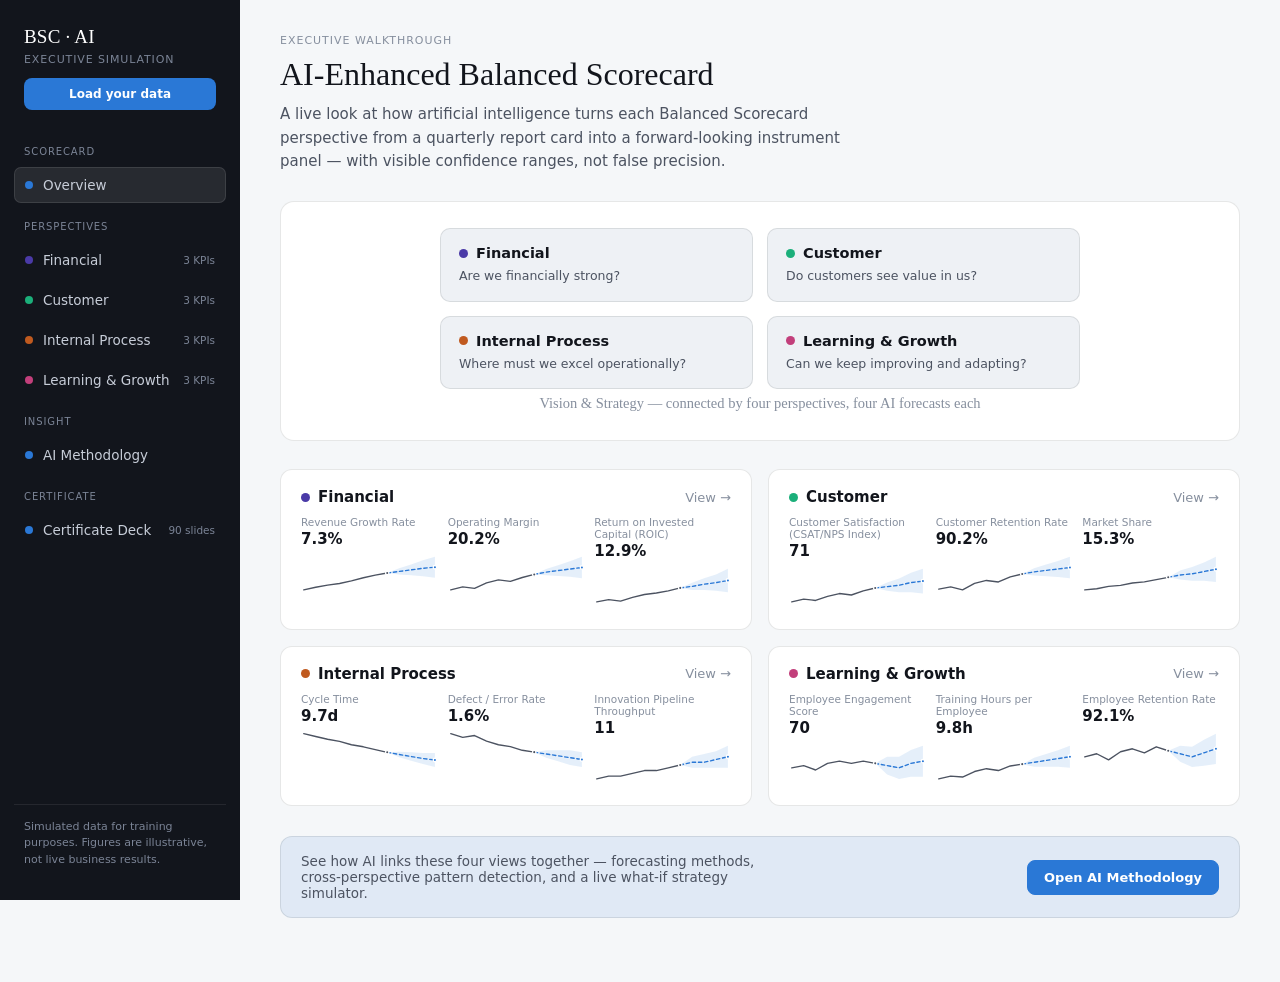
==== certificate/index.html @ 480297c2 "Self-host the AI-Enhanced Balanced Scorecard certificate page Serve the certificate program page fro" ====
﻿<!DOCTYPE html>
<html lang="en">
<head>
<meta charset="UTF-8">
<meta name="viewport" content="width=device-width, initial-scale=1.0">
<meta name="description" content="AI-Enhanced Balanced Scorecard - Cedars Abroad Certificate Program">
</head>
<body>
<title>AI-Enhanced Balanced Scorecard</title>
<style>
  :root{
    color-scheme: light;
    --page:#f5f7f9;
    --surface:#ffffff;
    --surface-2:#eef1f5;
    --rail:#12151c;
    --rail-ink:#c7cdd8;
    --rail-ink-dim:#7b8496;
    --ink:#12151c;
    --ink-2:#4c5361;
    --ink-muted:#868f9e;
    --border:rgba(18,21,28,0.10);
    --grid:#e4e7ec;
    --accent:#2a78d6;
    --accent-wash:rgba(42,120,214,0.10);
    --accent-ink:#1c5cab;
    --good:#0ca30c;
    --good-ink:#006300;
    --bad:#d03b3b;
    --p-financial:#4a3aa7;
    --p-customer:#1baf7a;
    --p-process:#c05a1f;
    --p-learning:#c23f7b;
    --serif: Georgia, "Iowan Old Style", "Palatino Linotype", "Book Antiqua", serif;
    --sans: -apple-system, BlinkMacSystemFont, "Segoe UI", Roboto, system-ui, sans-serif;
  }
  @media (prefers-color-scheme: dark){
    :root:where(:not([data-theme="light"])){
      color-scheme: dark;
      --page:#0c0e12;
      --surface:#161920;
      --surface-2:#1d212a;
      --rail:#0a0c10;
      --rail-ink:#dfe3ea;
      --rail-ink-dim:#8891a0;
      --ink:#f1f3f6;
      --ink-2:#b7bfcc;
      --ink-muted:#7e8796;
      --border:rgba(255,255,255,0.10);
      --grid:#262b34;
      --accent:#4d93e8;
      --accent-wash:rgba(77,147,232,0.16);
      --accent-ink:#8fc0f5;
      --good:#3fc23f;
      --good-ink:#5fd65f;
      --bad:#e66767;
      --p-financial:#9085e9;
      --p-customer:#2fd99a;
      --p-process:#e08a4c;
      --p-learning:#e878ab;
    }
  }
  :root[data-theme="dark"]{
    color-scheme: dark;
    --page:#0c0e12; --surface:#161920; --surface-2:#1d212a; --rail:#0a0c10;
    --rail-ink:#dfe3ea; --rail-ink-dim:#8891a0; --ink:#f1f3f6; --ink-2:#b7bfcc; --ink-muted:#7e8796;
    --border:rgba(255,255,255,0.10); --grid:#262b34; --accent:#4d93e8; --accent-wash:rgba(77,147,232,0.16);
    --accent-ink:#8fc0f5; --good:#3fc23f; --good-ink:#5fd65f; --bad:#e66767;
    --p-financial:#9085e9; --p-customer:#2fd99a; --p-process:#e08a4c; --p-learning:#e878ab;
  }
  :root[data-theme="light"]{
    color-scheme: light;
    --page:#f5f7f9; --surface:#ffffff; --surface-2:#eef1f5; --rail:#12151c;
    --rail-ink:#c7cdd8; --rail-ink-dim:#7b8496; --ink:#12151c; --ink-2:#4c5361; --ink-muted:#868f9e;
    --border:rgba(18,21,28,0.10); --grid:#e4e7ec; --accent:#2a78d6; --accent-wash:rgba(42,120,214,0.10);
    --accent-ink:#1c5cab; --good:#0ca30c; --good-ink:#006300; --bad:#d03b3b;
    --p-financial:#4a3aa7; --p-customer:#1baf7a; --p-process:#c05a1f; --p-learning:#c23f7b;
  }

  *{box-sizing:border-box;}
  body{margin:0;background:var(--page);color:var(--ink);font-family:var(--sans);}
  @media (prefers-reduced-motion: reduce){ *{animation-duration:0.001ms !important; transition-duration:0.001ms !important;} }

  .app{display:flex;min-height:100vh;width:100%;}

  /* ---------- Rail ---------- */
  .rail{
    width:240px;flex:none;background:var(--rail);color:var(--rail-ink);
    display:flex;flex-direction:column;padding:22px 14px;gap:4px;
    position:sticky;top:0;align-self:flex-start;height:100vh;overflow-y:auto;
  }
  .rail-brand{padding:4px 10px 18px;}
  .rail-brand .k{font-family:var(--serif);font-size:19px;line-height:1.15;color:#fff;letter-spacing:.2px;}
  .rail-brand .s{display:block;margin-top:5px;font-size:11px;color:var(--rail-ink-dim);text-transform:uppercase;letter-spacing:.08em;}
  .rail-group-label{font-size:10px;text-transform:uppercase;letter-spacing:.09em;color:var(--rail-ink-dim);padding:14px 10px 6px;}
  .rail-item{
    display:flex;align-items:center;gap:10px;padding:9px 10px;border-radius:7px;cursor:pointer;
    border:1px solid transparent;background:transparent;color:var(--rail-ink);text-align:left;font-family:var(--sans);
    font-size:13.5px;width:100%;
  }
  .rail-item:hover{background:rgba(255,255,255,0.06);}
  .rail-item.active{background:rgba(255,255,255,0.09);border-color:rgba(255,255,255,0.10);}
  .rail-dot{width:8px;height:8px;border-radius:50%;flex:none;background:var(--dot,#888);}
  .rail-item .lbl{flex:1;}
  .rail-item .cnt{font-size:10.5px;color:var(--rail-ink-dim);font-variant-numeric:tabular-nums;}
  .rail-item.active .cnt{color:var(--rail-ink);}
  .rail-foot{margin-top:auto;padding:10px;font-size:11px;color:var(--rail-ink-dim);line-height:1.5;border-top:1px solid rgba(255,255,255,0.08);padding-top:14px;}
  .rail-data-btn{margin-top:12px;width:100%;background:var(--accent);color:#fff;border:none;border-radius:8px;padding:9px 10px;font-size:12px;font-weight:700;cursor:pointer;font-family:var(--sans);}
  .rail-data-btn:hover{opacity:.9;}
  .data-banner{display:none;align-items:center;justify-content:space-between;gap:14px;background:var(--accent-wash);border:1px solid var(--border);border-radius:10px;padding:10px 16px;margin-bottom:22px;font-size:12.5px;color:var(--ink-2);}
  .data-banner.show{display:flex;}
  .data-banner button{flex:none;}

  /* ---------- Data modal ---------- */
  .modal-overlay{position:fixed;inset:0;background:rgba(8,10,14,0.55);display:flex;align-items:center;justify-content:center;z-index:100;padding:20px;}
  .modal-overlay.hidden{display:none;}
  .modal{background:var(--surface);border:1px solid var(--border);border-radius:14px;max-width:540px;width:100%;max-height:88vh;overflow-y:auto;padding:26px 28px;box-shadow:0 24px 70px rgba(0,0,0,0.35);}
  .modal-head{display:flex;justify-content:space-between;align-items:flex-start;gap:12px;margin-bottom:2px;}
  .modal-head h3{margin:0;font-size:17px;}
  .modal-close{background:none;border:none;color:var(--ink-muted);font-size:22px;line-height:1;cursor:pointer;padding:2px 6px;flex:none;}
  .modal-close:hover{color:var(--ink);}
  .modal p.hint{font-size:13px;color:var(--ink-2);line-height:1.55;margin:8px 0 16px;}
  .file-drop{border:1.5px dashed var(--border);border-radius:10px;padding:20px;text-align:center;margin-bottom:6px;background:var(--surface-2);}
  .file-drop input[type=file]{display:block;margin:0 auto;font-size:12.5px;max-width:100%;}
  .file-drop .fd-label{font-size:12.5px;color:var(--ink-muted);margin-bottom:10px;}
  .data-status{font-size:12.5px;border-radius:8px;padding:10px 12px;margin:14px 0 4px;background:var(--surface-2);color:var(--ink-2);min-height:16px;line-height:1.5;}
  .data-status.ok{background:rgba(12,163,12,0.12);color:var(--good-ink);}
  .data-status.err{background:rgba(208,59,59,0.12);color:var(--bad);}
  .modal-actions{display:flex;gap:10px;margin-top:14px;flex-wrap:wrap;}
  .modal hr{border:none;border-top:1px solid var(--border);margin:18px 0;}
  .modal .tpl-cols{font-size:11.5px;color:var(--ink-muted);background:var(--surface-2);border-radius:8px;padding:10px 12px;line-height:1.6;margin-top:4px;}
  .modal .tpl-cols code{font-family:ui-monospace,Consolas,monospace;background:var(--border);padding:1px 4px;border-radius:4px;}

  /* ---------- Stage ---------- */
  .stage{flex:1;min-width:0;padding:34px 40px 64px;max-width:1180px;}
  .panel{display:none;animation:fade .22s ease;}
  .panel.active{display:block;}
  @keyframes fade{from{opacity:0;transform:translateY(4px);}to{opacity:1;transform:none;}}

  .eyebrow{font-size:11px;text-transform:uppercase;letter-spacing:.09em;color:var(--ink-muted);margin:0 0 8px;}
  h1.page-title{font-family:var(--serif);font-weight:400;font-size:32px;line-height:1.2;margin:0 0 10px;text-wrap:balance;}
  p.page-sub{font-size:15px;color:var(--ink-2);max-width:62ch;line-height:1.55;margin:0 0 28px;}

  .badge-pill{display:inline-flex;align-items:center;gap:6px;font-size:11.5px;padding:3px 10px 3px 8px;border-radius:100px;border:1px solid var(--border);color:var(--ink-2);background:var(--surface);}
  .badge-pill .dot{width:7px;height:7px;border-radius:50%;background:var(--dot,var(--accent));}

  /* ---------- Overview hero map ---------- */
  .map-wrap{background:var(--surface);border:1px solid var(--border);border-radius:14px;padding:26px 30px;margin-bottom:28px;}
  .map-grid{display:grid;grid-template-columns:repeat(2,1fr);gap:14px;max-width:640px;margin:0 auto;}
  .map-node{
    border-radius:10px;padding:16px 18px;cursor:pointer;border:1px solid var(--border);background:var(--surface-2);
    transition:transform .15s ease, box-shadow .15s ease;
  }
  .map-node:hover{transform:translateY(-2px);box-shadow:0 6px 18px rgba(0,0,0,0.08);}
  .map-node .mn-top{display:flex;align-items:center;gap:8px;margin-bottom:6px;}
  .map-node .mn-dot{width:9px;height:9px;border-radius:50%;background:var(--dot);}
  .map-node .mn-name{font-size:14.5px;font-weight:600;}
  .map-node .mn-q{font-size:12.5px;color:var(--ink-2);line-height:1.4;}
  .map-center{grid-column:1 / -1;text-align:center;padding:6px 0 2px;font-family:var(--serif);font-size:14.5px;color:var(--ink-muted);}

  /* ---------- Overview perspective summary cards ---------- */
  .ov-grid{display:grid;grid-template-columns:repeat(2,1fr);gap:16px;margin-bottom:30px;}
  .ov-card{background:var(--surface);border:1px solid var(--border);border-radius:12px;padding:18px 20px;cursor:pointer;}
  .ov-card:hover{border-color:var(--dot);}
  .ov-head{display:flex;align-items:center;justify-content:space-between;margin-bottom:10px;}
  .ov-head .name{font-size:15px;font-weight:600;display:flex;align-items:center;gap:8px;}
  .ov-head .dot{width:9px;height:9px;border-radius:50%;background:var(--dot);}
  .ov-head .arrow{color:var(--ink-muted);font-size:13px;}
  .ov-sparks{display:grid;grid-template-columns:repeat(3,1fr);gap:10px;}
  .ov-spark-name{font-size:10.5px;color:var(--ink-muted);margin-bottom:2px;}
  .ov-spark-val{font-size:15px;font-weight:600;font-variant-numeric:tabular-nums;}

  .teaser{display:flex;align-items:center;justify-content:space-between;gap:16px;background:var(--accent-wash);border:1px solid var(--border);border-radius:12px;padding:16px 20px;}
  .teaser p{margin:0;font-size:13.5px;color:var(--ink-2);max-width:56ch;}
  .btn{border:1px solid var(--border);background:var(--surface);color:var(--ink);font-family:var(--sans);font-size:13px;font-weight:600;padding:9px 16px;border-radius:8px;cursor:pointer;white-space:nowrap;}
  .btn:hover{border-color:var(--accent);color:var(--accent-ink);}
  .btn.primary{background:var(--accent);border-color:var(--accent);color:#fff;}
  .btn.primary:hover{opacity:.92;color:#fff;}

  /* ---------- KPI cards ---------- */
  .kpi-list{display:flex;flex-direction:column;gap:18px;}
  .kpi-card{background:var(--surface);border:1px solid var(--border);border-radius:14px;padding:22px 24px;}
  .kpi-head{display:flex;justify-content:space-between;align-items:flex-start;gap:16px;margin-bottom:6px;}
  .kpi-name{font-size:17px;font-weight:700;margin:0 0 4px;}
  .kpi-def{font-size:13.5px;color:var(--ink-2);line-height:1.55;max-width:64ch;margin:0;}
  .kpi-body{display:grid;grid-template-columns:minmax(0,1fr) 300px;gap:22px;margin-top:16px;align-items:start;}
  @media (max-width: 860px){ .kpi-body{grid-template-columns:1fr;} }

  .stat-col{display:flex;flex-direction:column;gap:14px;}
  .stat-block{display:flex;flex-direction:column;}
  .stat-label{font-size:10.5px;text-transform:uppercase;letter-spacing:.07em;color:var(--ink-muted);margin-bottom:3px;}
  .stat-value{font-size:24px;font-weight:700;font-variant-numeric:tabular-nums;letter-spacing:-.01em;}
  .stat-delta{font-size:12.5px;font-weight:600;margin-top:2px;}
  .stat-delta.good{color:var(--good-ink);}
  .stat-delta.bad{color:var(--bad);}
  .forecast-block{border-top:1px solid var(--border);padding-top:12px;}
  .forecast-range{font-size:11.5px;color:var(--ink-muted);margin-top:2px;}
  .technique{font-size:12px;color:var(--ink-2);background:var(--surface-2);border-radius:8px;padding:10px 12px;line-height:1.5;}
  .technique b{color:var(--ink);font-weight:600;}

  .chart-wrap{position:relative;}
  .chart-wrap svg{width:100%;height:auto;display:block;}
  .legend{display:flex;gap:16px;margin-top:8px;font-size:11.5px;color:var(--ink-2);}
  .legend-item{display:flex;align-items:center;gap:6px;}
  .legend-item .lw{width:14px;height:2px;background:var(--ink-2);display:inline-block;}
  .legend-item .lw.dash{background:none;border-top:2px dashed var(--accent);}
  .chart-tip{
    position:absolute;pointer-events:none;background:var(--rail);color:var(--rail-ink);border-radius:7px;
    padding:7px 10px;font-size:11.5px;line-height:1.45;box-shadow:0 6px 18px rgba(0,0,0,0.25);
    opacity:0;transform:translate(-50%,-100%);transition:opacity .08s ease;white-space:nowrap;z-index:5;top:0;left:0;
  }
  .chart-tip.show{opacity:1;}
  .chart-tip .tt{color:#fff;font-weight:700;}
  .chart-tip .ta{color:var(--rail-ink-dim);}

  /* ---------- Methodology ---------- */
  .why-grid{display:grid;grid-template-columns:repeat(2,1fr);gap:16px;margin-bottom:30px;}
  .why-card{background:var(--surface);border:1px solid var(--border);border-radius:12px;padding:20px 22px;}
  .why-card .wn{font-family:var(--serif);font-size:13px;color:var(--accent-ink);margin-bottom:8px;}
  .why-card h3{font-size:15.5px;margin:0 0 8px;}
  .why-card p{font-size:13.5px;color:var(--ink-2);line-height:1.55;margin:0;}

  .flow{display:flex;align-items:stretch;gap:0;background:var(--surface);border:1px solid var(--border);border-radius:12px;padding:22px;margin-bottom:30px;overflow-x:auto;}
  .flow-node{flex:1;min-width:190px;padding:0 14px;}
  .flow-node .fn-persp{font-size:10.5px;text-transform:uppercase;letter-spacing:.07em;color:var(--ink-muted);margin-bottom:6px;}
  .flow-node .fn-title{font-size:14px;font-weight:700;margin-bottom:4px;}
  .flow-node .fn-desc{font-size:12.5px;color:var(--ink-2);line-height:1.5;}
  .flow-arrow{flex:none;width:64px;display:flex;flex-direction:column;align-items:center;justify-content:center;color:var(--ink-muted);font-size:10.5px;text-align:center;gap:4px;}
  .flow-arrow svg{width:40px;height:14px;}

  .sim{background:var(--surface);border:1px solid var(--border);border-radius:14px;padding:24px 26px;margin-bottom:30px;}
  .sim h3{margin:0 0 4px;font-size:16px;}
  .sim .sim-note{font-size:12px;color:var(--ink-muted);margin:0 0 18px;}
  .sim-controls{display:grid;grid-template-columns:1fr 1fr;gap:22px;margin-bottom:22px;}
  .sim-slider-row label{display:flex;justify-content:space-between;font-size:13px;font-weight:600;margin-bottom:8px;}
  .sim-slider-row label .v{color:var(--accent-ink);font-variant-numeric:tabular-nums;}
  input[type=range]{width:100%;accent-color:var(--accent);}
  .sim-results{display:grid;grid-template-columns:repeat(3,1fr);gap:14px;margin-bottom:16px;}
  .sim-tile{background:var(--surface-2);border-radius:10px;padding:14px 16px;}
  .sim-tile .st-label{font-size:11px;color:var(--ink-muted);margin-bottom:6px;}
  .sim-tile .st-vals{display:flex;align-items:baseline;gap:8px;}
  .sim-tile .st-base{font-size:13px;color:var(--ink-muted);text-decoration:line-through;font-variant-numeric:tabular-nums;}
  .sim-tile .st-new{font-size:20px;font-weight:700;font-variant-numeric:tabular-nums;}
  .sim-tile .st-delta{font-size:12px;font-weight:600;margin-top:3px;}
  .sim-narrative{font-size:13.5px;line-height:1.6;color:var(--ink-2);background:var(--accent-wash);border-radius:10px;padding:14px 16px;}
  .sim-reset{margin-top:14px;}

  /* ---------- Certificate slide deck ---------- */
  .deck-shell{max-width:1000px;margin:0 auto;}
  .deck-viewport{position:relative;width:100%;aspect-ratio:1280/720;border-radius:10px;overflow:hidden;background:#0b0d10;box-shadow:0 16px 50px rgba(0,0,0,0.25);}
  .deck-viewport:fullscreen{width:100vw;height:100vh;border-radius:0;}
  .deck-stage{position:absolute;top:0;left:0;width:1280px;height:720px;transform-origin:top left;}
  .dslide{position:absolute;inset:0;display:none;font-family:var(--sans);}
  .dslide.active{display:block;}
  .dslide .d-accent{position:absolute;top:0;left:0;right:0;height:8px;}
  .dslide .d-kicker{position:absolute;left:60px;top:44px;font-size:13px;font-weight:700;letter-spacing:.08em;}
  .dslide .d-heading{position:absolute;left:60px;top:80px;right:60px;font-family:var(--serif);font-weight:400;font-size:32px;color:#12151c;line-height:1.2;}
  .dslide .d-heading.no-kicker{top:44px;}
  .dslide .d-bullets{position:absolute;left:68px;top:172px;right:70px;bottom:70px;margin:0;padding:0;list-style:none;overflow:auto;}
  .dslide .d-bullets li{position:relative;padding-left:24px;margin-bottom:16px;font-size:19px;line-height:1.55;color:#4c5361;}
  .dslide .d-bullets li::before{content:"";position:absolute;left:0;top:9px;width:7px;height:7px;border-radius:50%;background:#9aa3b2;}
  .dslide .d-bullets li b{color:#12151c;font-weight:700;}
  .dslide .d-footleft{position:absolute;left:60px;bottom:26px;font-size:12px;color:#8a93a3;font-weight:600;}
  .dslide .d-pageno{position:absolute;right:60px;bottom:26px;font-size:12px;color:#8a93a3;font-variant-numeric:tabular-nums;}
  .dslide.d-title,.dslide.d-section{color:#fff;}
  .dslide .d-t-eyebrow{position:absolute;left:0;right:0;top:225px;text-align:center;font-size:14px;font-weight:700;letter-spacing:.14em;color:#a9bde3;}
  .dslide .d-t-title{position:absolute;left:80px;right:80px;top:266px;text-align:center;font-family:var(--serif);font-weight:400;font-size:52px;line-height:1.15;}
  .dslide .d-t-subtitle{position:absolute;left:80px;right:80px;top:392px;text-align:center;font-size:21px;color:#c7d6ee;}
  .dslide .d-t-footer{position:absolute;left:120px;right:120px;top:520px;text-align:center;font-size:14px;color:#8fa2c4;}
  .dslide .d-sec-eyebrow{position:absolute;left:0;right:0;top:298px;text-align:center;font-size:16px;font-weight:700;letter-spacing:.16em;color:rgba(255,255,255,0.85);}
  .dslide .d-sec-title{position:absolute;left:80px;right:80px;top:340px;text-align:center;font-family:var(--serif);font-weight:400;font-size:46px;line-height:1.2;}
  .deck-controls{display:flex;align-items:center;justify-content:center;gap:8px;margin-top:16px;flex-wrap:wrap;}
  .deck-count{font-size:12.5px;color:var(--ink-muted);font-variant-numeric:tabular-nums;min-width:60px;text-align:center;}
  .deck-jump{width:52px;border:1px solid var(--border);border-radius:8px;padding:8px 6px;font-size:13px;text-align:center;background:var(--surface);color:var(--ink);}
  .deck-sep{width:1px;height:22px;background:var(--border);margin:0 2px;}

  ::selection{background:var(--accent-wash);}

  @media (max-width: 900px){
    .app{flex-direction:column;}
    .rail{width:100%;height:auto;position:relative;flex-direction:row;flex-wrap:wrap;padding:14px;align-items:center;}
    .rail-brand{padding:0 10px 0 0;}
    .rail-group-label{display:none;}
    .rail-item{width:auto;}
    .rail-foot{display:none;}
    .stage{padding:24px 18px 48px;}
    .map-grid, .ov-grid, .why-grid, .sim-controls, .sim-results{grid-template-columns:1fr;}
    .kpi-body{grid-template-columns:1fr;}
    .flow{flex-direction:column;}
    .flow-arrow{width:100%;height:34px;flex-direction:row;}
    .flow-arrow svg{transform:rotate(90deg);}
  }
</style>

<div class="app">
  <nav class="rail" id="rail"></nav>
  <main class="stage">
    <section id="sec-overview" class="panel"></section>
    <section id="sec-financial" class="panel"></section>
    <section id="sec-customer" class="panel"></section>
    <section id="sec-process" class="panel"></section>
    <section id="sec-learning" class="panel"></section>
    <section id="sec-methodology" class="panel"></section>
    <section id="sec-slides" class="panel"></section>
  </main>
</div>

<div class="modal-overlay hidden" id="dataModalOverlay">
  <div class="modal" role="dialog" aria-modal="true" aria-labelledby="dataModalTitle">
    <div class="modal-head">
      <h3 id="dataModalTitle">Load your data</h3>
      <button class="modal-close" id="dataModalClose" type="button" aria-label="Close">&times;</button>
    </div>
    <p class="hint">Upload your own quarterly results and every chart, forecast, and confidence range on this dashboard recomputes live using a simple trend-regression model — the same technique described throughout the demo. Use the provided template so the app can read your columns.</p>
    <div class="file-drop">
      <div class="fd-label">Choose a filled-in template — <b>.xlsx</b> or <b>.csv</b></div>
      <input type="file" id="dataFileInput" accept=".xlsx,.csv">
    </div>
    <div class="data-status" id="dataStatus">No file loaded — showing built-in sample data.</div>
    <div class="modal-actions">
      <button class="btn" id="resetDataBtn" type="button">Reset to sample data</button>
      <button class="btn" id="downloadCsvBtn" type="button">Download current data (.csv)</button>
    </div>
    <hr>
    <p class="hint" style="margin-top:0;">Template layout (12 rows, one per KPI, in this exact order — Financial, Customer, Internal Process, Learning &amp; Growth):</p>
    <div class="tpl-cols"><code>Perspective</code> · <code>KPI</code> · <code>Definition</code> · <code>Unit</code> · <code>Direction</code> · <code>AI Technique</code> · <code>Q1</code>…<code>Q8</code> (8 quarters of actuals)<br>Plus a <code>Start quarter</code> cell (e.g. <code>2024-Q3</code>) anywhere above the table.</div>
  </div>
</div>

<script>
(function(){
"use strict";

var QUARTERS = ["2024-Q3","2024-Q4","2025-Q1","2025-Q2","2025-Q3","2025-Q4","2026-Q1","2026-Q2","2026-Q3","2026-Q4","2027-Q1","2027-Q2"];
var HIST_N = 8;
var currentTab = "overview";

function parseQuarterLabel(s){
  if (!s) return null;
  var m = /^\s*(\d{4})\s*-?\s*[Qq]\s*([1-4])\s*$/.exec(String(s));
  if (!m) return null;
  return {y: parseInt(m[1],10), q: parseInt(m[2],10)};
}
function genQuarters(start, count){
  var y = start.y, q = start.q, out = [];
  for (var i=0;i<count;i++){
    out.push(y+"-Q"+q);
    q++; if (q>4){ q=1; y++; }
  }
  return out;
}
function linregForecast(hist){
  var n = hist.length;
  var sumX=0,sumY=0,sumXY=0,sumXX=0;
  for (var i=0;i<n;i++){ sumX+=i; sumY+=hist[i]; sumXY+=i*hist[i]; sumXX+=i*i; }
  var denom = (n*sumXX - sumX*sumX) || 1;
  var slope = (n*sumXY - sumX*sumY) / denom;
  var intercept = (sumY - slope*sumX)/n;
  var residSq = 0;
  for (var j=0;j<n;j++){ var yhat0 = intercept + slope*j; residSq += Math.pow(hist[j]-yhat0,2); }
  var se = Math.sqrt(residSq / Math.max(1, n-2));
  var fVal=[], fLow=[], fHigh=[];
  for (var k=0;k<4;k++){
    var x = n+k;
    var yhat = intercept + slope*x;
    var half = se*(1.1 + 0.45*k) + Math.abs(yhat)*0.01;
    if (half <= 0) half = Math.max(Math.abs(yhat)*0.05, 0.1);
    fVal.push(yhat); fLow.push(yhat-half); fHigh.push(yhat+half);
  }
  return {fVal:fVal, fLow:fLow, fHigh:fHigh};
}

var PERSPECTIVES = [
  {key:"financial", label:"Financial", short:"Financial", cssVar:"--p-financial",
   question:"Are our strategic choices delivering results shareholders and lenders can see?",
   mapQ:"Are we financially strong?"},
  {key:"customer", label:"Customer", short:"Customer", cssVar:"--p-customer",
   question:"Are we creating value the market recognizes, and will customers stay?",
   mapQ:"Do customers see value in us?"},
  {key:"process", label:"Internal Process", short:"Process", cssVar:"--p-process",
   question:"Are our operations efficient and reliable enough to support the strategy?",
   mapQ:"Where must we excel operationally?"},
  {key:"learning", label:"Learning & Growth", short:"L&G", cssVar:"--p-learning",
   question:"Do our people and culture have the capacity to deliver tomorrow's strategy?",
   mapQ:"Can we keep improving and adapting?"}
];

var KPIS = [
  // ---- Financial ----
  {id:"revgrowth", persp:"financial", name:"Revenue Growth Rate", unit:"%", dec:1, higher:true,
   def:"Year-over-year growth in total revenue — the clearest signal of top-line momentum and market demand.",
   hist:[4.1,4.6,5.0,5.3,5.8,6.4,6.9,7.3],
   fVal:[7.6,7.9,8.2,8.4], fLow:[7.0,6.9,6.7,6.4], fHigh:[8.2,8.9,9.7,10.4],
   tech:"Time-series forecasting trained on five years of revenue history, adjusted for seasonality."},
  {id:"opmargin", persp:"financial", name:"Operating Margin", unit:"%", dec:1, higher:true,
   def:"Operating income as a share of revenue — how efficiently sales convert into profit before financing and tax.",
   hist:[18.2,18.6,18.4,19.1,19.5,19.3,19.8,20.2],
   fVal:[20.5,20.7,20.9,21.1], fLow:[20.1,20.0,19.9,19.7], fHigh:[20.9,21.4,21.9,22.5],
   tech:"Regression model linking margin to leading cost and pricing indicators."},
  {id:"roic", persp:"financial", name:"Return on Invested Capital (ROIC)", unit:"%", dec:1, higher:true,
   def:"Profit generated per dollar of capital deployed — the truest test of whether growth is creating value.",
   hist:[11.0,11.3,11.1,11.6,12.0,12.2,12.5,12.9],
   fVal:[13.1,13.4,13.6,13.9], fLow:[12.6,12.6,12.5,12.3], fHigh:[13.6,14.2,14.7,15.5],
   tech:"Ensemble model blending capital-efficiency trend with the investment pipeline."},

  // ---- Customer ----
  {id:"csat", persp:"customer", name:"Customer Satisfaction (CSAT/NPS Index)", unit:"", dec:0, higher:true,
   def:"A blended satisfaction and loyalty score from post-interaction surveys — the earliest read on retention and advocacy.",
   hist:[61,63,62,65,67,66,69,71],
   fVal:[72,73,75,76], fLow:[69,68,68,67], fHigh:[75,78,82,85],
   tech:"NLP sentiment analysis on support tickets and survey comments feeds the trend model."},
  {id:"retention", persp:"customer", name:"Customer Retention Rate", unit:"%", dec:1, higher:true,
   def:"Share of customers retained period over period — the direct link between experience and recurring revenue.",
   hist:[88.1,88.4,88.0,88.9,89.3,89.1,89.8,90.2],
   fVal:[90.5,90.7,90.9,91.1], fLow:[90.0,89.9,89.8,89.6], fHigh:[91.0,91.5,92.0,92.6],
   tech:"Account-level churn-propensity scoring aggregated into a portfolio forecast."},
  {id:"share", persp:"customer", name:"Market Share", unit:"%", dec:1, higher:true,
   def:"Company revenue as a share of total addressable market — competitive position, not just internal performance.",
   hist:[14.2,14.3,14.5,14.6,14.8,14.9,15.1,15.3],
   fVal:[15.5,15.6,15.8,16.0], fLow:[15.1,15.0,15.0,14.9], fHigh:[15.9,16.2,16.6,17.1],
   tech:"Competitive signal tracking (pricing, share-of-search) blended into a share-trend model."},

  // ---- Process ----
  {id:"cycletime", persp:"process", name:"Cycle Time", unit:"d", dec:1, higher:false,
   def:"Average days to complete a core operating process end-to-end — shorter cycles mean faster delivery, lower cost.",
   hist:[12.4,12.0,11.6,11.3,10.8,10.5,10.1,9.7],
   fVal:[9.4,9.1,8.8,8.6], fLow:[9.0,8.5,8.0,7.6], fHigh:[9.8,9.7,9.6,9.6],
   tech:"Process-mining on workflow logs identifies bottlenecks and projects throughput gains."},
  {id:"defect", persp:"process", name:"Defect / Error Rate", unit:"%", dec:1, higher:false,
   def:"Share of units or transactions requiring rework — a direct proxy for quality and downstream customer impact.",
   hist:[2.6,2.4,2.5,2.2,2.0,1.9,1.7,1.6],
   fVal:[1.5,1.4,1.3,1.2], fLow:[1.3,1.1,0.9,0.8], fHigh:[1.7,1.7,1.7,1.6],
   tech:"Anomaly detection on quality-control sensor data flags drift before defects spike."},
  {id:"pipeline", persp:"process", name:"Innovation Pipeline Throughput", unit:"", dec:0, higher:true,
   def:"New ideas advanced to piloting each quarter — the leading indicator of future products and improvements.",
   hist:[6,7,7,8,9,9,10,11],
   fVal:[12,12,13,14], fLow:[10,10,10,10], fHigh:[14,15,16,18],
   tech:"A classification model scores and ranks pipeline submissions by likelihood of success."},

  // ---- Learning & Growth ----
  {id:"engagement", persp:"learning", name:"Employee Engagement Score", unit:"", dec:0, higher:true,
   def:"A composite pulse-survey score capturing motivation, alignment, and intent to stay — the earliest culture signal.",
   hist:[68,69,67,70,71,70,71,70],
   fVal:[69,68,70,71], fLow:[65,63,64,64], fHigh:[73,73,76,78],
   tech:"Engagement-survey and attrition-risk NLP model trained on pulse-survey free text."},
  {id:"training", persp:"learning", name:"Training Hours per Employee", unit:"h", dec:1, higher:true,
   def:"Average hours of formal skills development per employee per quarter — capacity built for future needs.",
   hist:[8.2,8.5,8.4,9.0,9.3,9.1,9.6,9.8],
   fVal:[10.0,10.2,10.4,10.6], fLow:[9.5,9.5,9.5,9.4], fHigh:[10.5,10.9,11.3,11.8],
   tech:"Skills-gap analysis matches role requirements against individual training records."},
  {id:"empretention", persp:"learning", name:"Employee Retention Rate", unit:"%", dec:1, higher:true,
   def:"Share of employees retained period over period — the cost and continuity consequence of engagement.",
   hist:[91.5,91.8,91.2,92.0,92.3,91.9,92.5,92.1],
   fVal:[91.8,91.5,91.9,92.3], fLow:[91.0,90.5,90.6,90.8], fHigh:[92.6,92.5,93.2,93.8],
   tech:"Predictive attrition model scores flight risk from engagement, tenure, and workload data."}
];

function kpisFor(perspKey){ return KPIS.filter(function(k){return k.persp===perspKey;}); }
function fmt(v,k){ return v.toFixed(k.dec) + (k.unit||""); }

// ---------------- Chart builder ----------------
var TIP_ID_SEQ = 0;
function buildChart(k, compact){
  var W = compact ? 200 : 480, H = compact ? 74 : 200;
  var ml = compact ? 4 : 40, mr = compact ? 4 : 12, mt = compact ? 4 : 14, mb = compact ? 4 : 24;
  var pw = W - ml - mr, ph = H - mt - mb;
  var total = HIST_N + k.fVal.length;
  var allVals = k.hist.concat(k.fLow, k.fHigh, k.fVal);
  var min = Math.min.apply(null, allVals), max = Math.max.apply(null, allVals);
  var pad = (max - min) * 0.18 || Math.abs(max) * 0.1 || 1;
  min -= pad; max += pad;
  function xAt(i){ return ml + (i/(total-1)) * pw; }
  function yAt(v){ return mt + ph - ((v-min)/(max-min)) * ph; }

  var histPath = "";
  for (var i=0;i<HIST_N;i++){ histPath += (i===0?"M":"L") + xAt(i).toFixed(1) + " " + yAt(k.hist[i]).toFixed(1) + " "; }

  var forePath = "M" + xAt(HIST_N-1).toFixed(1) + " " + yAt(k.hist[HIST_N-1]).toFixed(1) + " ";
  for (var j=0;j<k.fVal.length;j++){ forePath += "L" + xAt(HIST_N+j).toFixed(1) + " " + yAt(k.fVal[j]).toFixed(1) + " "; }

  var bandPts = [[xAt(HIST_N-1), yAt(k.hist[HIST_N-1])]];
  for (var j2=0;j2<k.fHigh.length;j2++){ bandPts.push([xAt(HIST_N+j2), yAt(k.fHigh[j2])]); }
  for (var j3=k.fLow.length-1;j3>=0;j3--){ bandPts.push([xAt(HIST_N+j3), yAt(k.fLow[j3])]); }
  bandPts.push([xAt(HIST_N-1), yAt(k.hist[HIST_N-1])]);
  var bandPath = bandPts.map(function(p,idx){ return (idx===0?"M":"L") + p[0].toFixed(1) + " " + p[1].toFixed(1); }).join(" ") + " Z";

  var svg = '<svg viewBox="0 0 '+W+' '+H+'" xmlns="http://www.w3.org/2000/svg" role="img" aria-label="'+k.name+' trend chart">';

  if (!compact){
    // gridlines + y ticks
    var ticks = 4;
    for (var t=0;t<=ticks;t++){
      var v = min + (max-min)*(t/ticks);
      var y = yAt(v);
      svg += '<line x1="'+ml+'" y1="'+y.toFixed(1)+'" x2="'+(W-mr)+'" y2="'+y.toFixed(1)+'" stroke="var(--grid)" stroke-width="1"/>';
      svg += '<text x="'+(ml-6)+'" y="'+(y+3).toFixed(1)+'" text-anchor="end" font-size="8" fill="var(--ink-muted)" font-family="var(--sans)">'+v.toFixed(k.dec)+'</text>';
    }
    // divider between actual and forecast
    var dx = (xAt(HIST_N-1)+xAt(HIST_N))/2;
    svg += '<line x1="'+dx.toFixed(1)+'" y1="'+mt+'" x2="'+dx.toFixed(1)+'" y2="'+(mt+ph)+'" stroke="var(--ink-muted)" stroke-width="1" stroke-dasharray="2 3" opacity="0.6"/>';
    // x labels (every other to avoid crowding)
    for (var xi=0; xi<total; xi+=2){
      svg += '<text x="'+xAt(xi).toFixed(1)+'" y="'+(H-6)+'" text-anchor="middle" font-size="8" fill="var(--ink-muted)" font-family="var(--sans)">'+QUARTERS[xi]+'</text>';
    }
  }

  svg += '<path d="'+bandPath+'" fill="var(--accent)" fill-opacity="0.12" stroke="none"/>';
  svg += '<path d="'+histPath.trim()+'" fill="none" stroke="var(--ink-2)" stroke-width="2" stroke-linecap="round" stroke-linejoin="round"/>';
  svg += '<path d="'+forePath.trim()+'" fill="none" stroke="var(--accent)" stroke-width="2" stroke-linecap="round" stroke-linejoin="round" stroke-dasharray="5 4"/>';

  // end markers
  svg += '<circle cx="'+xAt(HIST_N-1).toFixed(1)+'" cy="'+yAt(k.hist[HIST_N-1]).toFixed(1)+'" r="'+(compact?2.5:4)+'" fill="var(--ink-2)" stroke="var(--surface)" stroke-width="2"/>';
  var lastF = k.fVal[k.fVal.length-1];
  svg += '<circle cx="'+xAt(total-1).toFixed(1)+'" cy="'+yAt(lastF).toFixed(1)+'" r="'+(compact?2.5:4)+'" fill="var(--accent)" stroke="var(--surface)" stroke-width="2"/>';

  if (!compact){
    svg += '<text x="'+xAt(total-1).toFixed(1)+'" y="'+(yAt(lastF)-9).toFixed(1)+'" text-anchor="end" font-size="9.5" font-weight="700" fill="var(--accent-ink)" font-family="var(--sans)">'+fmt(lastF,k)+'</text>';

    // hover hit targets
    for (var hi=0; hi<total; hi++){
      var isHist = hi < HIST_N;
      var val = isHist ? k.hist[hi] : k.fVal[hi-HIST_N];
      var y2 = yAt(val);
      var label = isHist ? "Actual" : "AI forecast";
      var extra = isHist ? "" : (" · range " + k.fLow[hi-HIST_N].toFixed(k.dec) + "–" + k.fHigh[hi-HIST_N].toFixed(k.dec) + (k.unit||""));
      svg += '<circle class="hit" data-q="'+QUARTERS[hi]+'" data-label="'+label+'" data-val="'+fmt(val,k)+'" data-extra="'+extra+'" cx="'+xAt(hi).toFixed(1)+'" cy="'+y2.toFixed(1)+'" r="9" fill="transparent" style="cursor:crosshair"/>';
    }
  }

  svg += '</svg>';
  return svg;
}

function wireHover(wrap){
  var tip = document.createElement("div");
  tip.className = "chart-tip";
  wrap.appendChild(tip);
  var hits = wrap.querySelectorAll(".hit");
  hits.forEach(function(h){
    h.addEventListener("mouseenter", function(e){ showTip(e); });
    h.addEventListener("mousemove", function(e){ showTip(e); });
    h.addEventListener("mouseleave", function(){ tip.classList.remove("show"); });
  });
  function showTip(e){
    var t = e.target;
    var rect = wrap.getBoundingClientRect();
    var x = e.clientX - rect.left, y = e.clientY - rect.top;
    tip.innerHTML = '<div class="tt">'+t.getAttribute("data-q")+' · '+t.getAttribute("data-val")+'</div><div class="ta">'+t.getAttribute("data-label")+t.getAttribute("data-extra")+'</div>';
    tip.style.left = x + "px";
    tip.style.top = (y-8) + "px";
    tip.classList.add("show");
  }
}

// ---------------- KPI card ----------------
function kpiCard(k){
  var delta = k.hist[HIST_N-1] - k.hist[HIST_N-2];
  var deltaGood = k.higher ? delta >= 0 : delta <= 0;
  var deltaSign = delta >= 0 ? "+" : "";
  var deltaArrow = delta >= 0 ? "▲" : "▼";
  var lastF = k.fVal[k.fVal.length-1], lowF = k.fLow[k.fLow.length-1], highF = k.fHigh[k.fHigh.length-1];

  var html = '<div class="kpi-card">';
  html += '  <div class="kpi-head"><div><h3 class="kpi-name">'+k.name+'</h3><p class="kpi-def">'+k.def+'</p></div></div>';
  html += '  <div class="kpi-body">';
  html += '    <div class="chart-wrap" data-chart="'+k.id+'"></div>';
  html += '    <div class="stat-col">';
  html += '      <div class="stat-block"><span class="stat-label">Latest actual ('+QUARTERS[HIST_N-1]+')</span><span class="stat-value">'+fmt(k.hist[HIST_N-1],k)+'</span><span class="stat-delta '+(deltaGood?"good":"bad")+'">'+deltaArrow+' '+deltaSign+delta.toFixed(k.dec)+(k.unit||"")+' vs prior quarter</span></div>';
  html += '      <div class="stat-block forecast-block"><span class="stat-label">AI forecast ('+QUARTERS[total_(k)-1]+')</span><span class="stat-value" style="color:var(--accent-ink)">'+fmt(lastF,k)+'</span><span class="forecast-range">Confidence range '+lowF.toFixed(k.dec)+'–'+highF.toFixed(k.dec)+(k.unit||"")+'</span></div>';
  html += '      <div class="technique"><b>AI technique:</b> '+k.tech+'</div>';
  html += '    </div>';
  html += '  </div>';
  html += '  <div class="legend"><span class="legend-item"><span class="lw"></span>Actual</span><span class="legend-item"><span class="lw dash"></span>AI forecast (shaded = confidence range)</span></div>';
  html += '</div>';
  return html;
}
function total_(k){ return HIST_N + k.fVal.length; }

function renderPerspectivePanel(persp){
  var meta = PERSPECTIVES.filter(function(p){return p.key===persp;})[0];
  var list = kpisFor(persp);
  var html = '<p class="eyebrow">Perspective '+(PERSPECTIVES.indexOf(meta)+1)+' of 4</p>';
  html += '<h1 class="page-title">'+meta.label+'</h1>';
  html += '<p class="page-sub">'+meta.question+'</p>';
  html += '<div class="kpi-list">';
  list.forEach(function(k){ html += kpiCard(k); });
  html += '</div>';
  var sec = document.getElementById("sec-"+persp);
  sec.innerHTML = html;
  list.forEach(function(k){
    var wrap = sec.querySelector('[data-chart="'+k.id+'"]');
    wrap.innerHTML = buildChart(k,false);
    wireHover(wrap);
  });
}

// ---------------- Overview ----------------
function renderOverview(){
  var html = '<p class="eyebrow">Executive walkthrough</p>';
  html += '<h1 class="page-title">AI-Enhanced Balanced Scorecard</h1>';
  html += '<p class="page-sub">A live look at how artificial intelligence turns each Balanced Scorecard perspective from a quarterly report card into a forward-looking instrument panel — with visible confidence ranges, not false precision.</p>';

  html += '<div class="data-banner'+(DATA_SOURCE?' show':'')+'"><span>'+(DATA_SOURCE?('Showing data loaded from <b>'+DATA_SOURCE+'</b> · quarters '+QUARTERS[0]+' to '+QUARTERS[HIST_N-1]+' actual, forecast through '+QUARTERS[QUARTERS.length-1]+'.'):'')+'</span><button class="btn" id="ovResetDataBtn" type="button">Reset to sample data</button></div>';

  html += '<div class="map-wrap"><div class="map-grid">';
  PERSPECTIVES.forEach(function(p){
    html += '<div class="map-node" data-goto="'+p.key+'" style="--dot:var('+p.cssVar+')"><div class="mn-top"><span class="mn-dot"></span><span class="mn-name">'+p.label+'</span></div><div class="mn-q">'+p.mapQ+'</div></div>';
  });
  html += '</div><div class="map-center">Vision &amp; Strategy — connected by four perspectives, four AI forecasts each</div></div>';

  html += '<div class="ov-grid">';
  PERSPECTIVES.forEach(function(p){
    var list = kpisFor(p.key);
    html += '<div class="ov-card" data-goto="'+p.key+'" style="--dot:var('+p.cssVar+')">';
    html += '  <div class="ov-head"><span class="name"><span class="dot"></span>'+p.label+'</span><span class="arrow">View →</span></div>';
    html += '  <div class="ov-sparks">';
    list.forEach(function(k){
      html += '<div><div class="ov-spark-name">'+k.name+'</div><div class="ov-spark-val" data-mini="'+k.id+'"></div><div class="chart-wrap" data-minichart="'+k.id+'"></div></div>';
    });
    html += '  </div></div>';
  });
  html += '</div>';

  html += '<div class="teaser"><p>See how AI links these four views together — forecasting methods, cross-perspective pattern detection, and a live what-if strategy simulator.</p><button class="btn primary" data-goto="methodology">Open AI Methodology</button></div>';

  var sec = document.getElementById("sec-overview");
  sec.innerHTML = html;

  KPIS.forEach(function(k){
    var mv = sec.querySelector('[data-mini="'+k.id+'"]');
    if (mv) mv.textContent = fmt(k.hist[HIST_N-1],k);
    var mc = sec.querySelector('[data-minichart="'+k.id+'"]');
    if (mc) mc.innerHTML = buildChart(k, true);
  });

  sec.querySelectorAll("[data-goto]").forEach(function(el){
    el.addEventListener("click", function(){ selectTab(el.getAttribute("data-goto")); });
  });
  var ovReset = document.getElementById("ovResetDataBtn");
  if (ovReset) ovReset.addEventListener("click", resetToSampleData);
}

// ---------------- Methodology ----------------
function renderMethodology(){
  var html = '<p class="eyebrow">How it works</p>';
  html += '<h1 class="page-title">How AI Enhances the Balanced Scorecard</h1>';
  html += '<p class="page-sub">Four shifts turn the BSC from a quarterly scoreboard into a running strategic instrument.</p>';

  html += '<div class="why-grid">';
  html += '<div class="why-card"><div class="wn">Leading, not just lagging</div><h3>From report card to radar</h3><p>Traditional scorecards report what already happened. AI models blend historical results with leading signals — survey language, workflow logs, market data — to forecast where each metric is headed next quarter, with a visible confidence range instead of false precision.</p></div>';
  html += '<div class="why-card"><div class="wn">Always current</div><h3>Real-time vs. quarterly roll-ups</h3><p>Instead of a manual quarterly close, AI pipelines continuously ingest operational data. Every trend and forecast on this dashboard can refresh as new data arrives, rather than waiting for the next reporting cycle.</p></div>';
  html += '<div class="why-card"><div class="wn">Cross-perspective</div><h3>Pattern detection across the map</h3><p>The four perspectives are not independent. AI can automatically surface correlations that quarterly reporting typically misses until they show up in the financials — see the example below.</p></div>';
  html += '<div class="why-card"><div class="wn">Decision support</div><h3>Scenario simulation</h3><p>"What-if" models let leadership pressure-test a strategic bet — more training investment, more automation — before committing budget. Try the simulator below.</p></div>';
  html += '</div>';

  html += '<h2 style="font-family:var(--serif);font-weight:400;font-size:19px;margin:0 0 4px;">Example: a cross-perspective early warning</h2>';
  html += '<p style="font-size:13px;color:var(--ink-muted);margin:0 0 14px;">Pattern detected across the last 8 quarters of scorecard data</p>';
  html += '<div class="flow">';
  html += flowNode("learning","Employee Engagement","Engagement growth has flattened over the last two quarters (Q7–Q8).","var(--p-learning)");
  html += flowArrow("~1 quarter lag");
  html += flowNode("customer","Customer Satisfaction","AI flags a correlated softening in the CSAT forecast beginning next quarter.","var(--p-customer)");
  html += flowArrow("~2 quarter lag");
  html += flowNode("financial","Revenue Growth","Left unaddressed, the model projects a measurable deceleration in revenue growth.","var(--p-financial)");
  html += '</div>';

  html += renderSimulator();

  document.getElementById("sec-methodology").innerHTML = html;
  wireSimulator();
}

function flowNode(perspKey,title,desc,color){
  var meta = PERSPECTIVES.filter(function(p){return p.key===perspKey;})[0];
  return '<div class="flow-node"><div class="fn-persp" style="color:'+color+'">'+meta.label+'</div><div class="fn-title">'+title+'</div><div class="fn-desc">'+desc+'</div></div>';
}
function flowArrow(label){
  return '<div class="flow-arrow"><svg viewBox="0 0 40 14"><line x1="0" y1="7" x2="32" y2="7" stroke="var(--ink-muted)" stroke-width="2"/><polygon points="32,2 40,7 32,12" fill="var(--ink-muted)"/></svg>'+label+'</div>';
}

function renderSimulator(){
  var html = '<div class="sim">';
  html += '<h3>What-if strategy simulator</h3>';
  html += '<p class="sim-note">Illustrative model for teaching purposes — coefficients are simplified, not fitted to real data. Adjust planned investment and watch the AI forecast recompute downstream.</p>';
  html += '<div class="sim-controls">';
  html += '<div class="sim-slider-row"><label>Training investment <span class="v" id="trainVal">+0%</span></label><input type="range" id="trainSlider" min="-20" max="40" step="5" value="0"></div>';
  html += '<div class="sim-slider-row"><label>Process automation investment <span class="v" id="autoVal">+0%</span></label><input type="range" id="autoSlider" min="-20" max="40" step="5" value="0"></div>';
  html += '</div>';
  html += '<div class="sim-results">';
  html += '<div class="sim-tile"><div class="st-label">Employee Engagement (avg. next 4Q)</div><div class="st-vals"><span class="st-base" id="engBase"></span><span class="st-new" id="engNew"></span></div><div class="st-delta" id="engDelta"></div></div>';
  html += '<div class="sim-tile"><div class="st-label">Customer CSAT (avg. next 4Q)</div><div class="st-vals"><span class="st-base" id="csatBase"></span><span class="st-new" id="csatNew"></span></div><div class="st-delta" id="csatDelta"></div></div>';
  html += '<div class="sim-tile"><div class="st-label">Revenue Growth (avg. next 4Q)</div><div class="st-vals"><span class="st-base" id="revBase"></span><span class="st-new" id="revNew"></span></div><div class="st-delta" id="revDelta"></div></div>';
  html += '</div>';
  html += '<p class="sim-narrative" id="simNarrative"></p>';
  html += '<button class="btn sim-reset" id="simReset">Reset sliders</button>';
  html += '</div>';
  return html;
}

function avg(arr){ return arr.reduce(function(a,b){return a+b;},0)/arr.length; }

function wireSimulator(){
  var engK = KPIS.filter(function(k){return k.id==="engagement";})[0];
  var csatK = KPIS.filter(function(k){return k.id==="csat";})[0];
  var revK = KPIS.filter(function(k){return k.id==="revgrowth";})[0];
  var baseEng = avg(engK.fVal), baseCsat = avg(csatK.fVal), baseRev = avg(revK.fVal);

  var trainSlider = document.getElementById("trainSlider");
  var autoSlider = document.getElementById("autoSlider");
  var trainVal = document.getElementById("trainVal");
  var autoVal = document.getElementById("autoVal");

  function fmtSigned(v,dec,unit){ var s=v>=0?"+":""; return s+v.toFixed(dec)+(unit||""); }

  function recompute(){
    var t = parseFloat(trainSlider.value), a = parseFloat(autoSlider.value);
    trainVal.textContent = fmtSigned(t,0,"%");
    autoVal.textContent = fmtSigned(a,0,"%");

    var engDelta = t * 0.05;
    var csatDelta = engDelta * 0.5 + a * 0.03;
    var revDelta = csatDelta * 0.15 + a * 0.02;

    var newEng = baseEng + engDelta, newCsat = baseCsat + csatDelta, newRev = baseRev + revDelta;

    document.getElementById("engBase").textContent = baseEng.toFixed(0);
    document.getElementById("engNew").textContent = newEng.toFixed(0);
    document.getElementById("engDelta").innerHTML = deltaHtml(engDelta,0,"");

    document.getElementById("csatBase").textContent = baseCsat.toFixed(0);
    document.getElementById("csatNew").textContent = newCsat.toFixed(0);
    document.getElementById("csatDelta").innerHTML = deltaHtml(csatDelta,0,"");

    document.getElementById("revBase").textContent = baseRev.toFixed(1)+"%";
    document.getElementById("revNew").textContent = newRev.toFixed(1)+"%";
    document.getElementById("revDelta").innerHTML = deltaHtml(revDelta,1,"pt");

    var narrative;
    if (t===0 && a===0){
      narrative = "Move a slider to simulate a strategic investment. The AI model projects how a change in training or automation spend ripples through engagement, customer satisfaction, and ultimately revenue growth over the next four quarters.";
    } else {
      narrative = "A "+fmtSigned(t,0,"%")+" change in training investment and "+fmtSigned(a,0,"%")+" in automation investment is projected to move Employee Engagement by "+fmtSigned(engDelta,1,"pts")+", cascading to "+fmtSigned(csatDelta,1,"pts")+" in Customer CSAT and "+fmtSigned(revDelta,2,"pts")+" in Revenue Growth over the next four quarters (simulated).";
    }
    document.getElementById("simNarrative").textContent = narrative;
  }
  function deltaHtml(v,dec,suffix){
    if (Math.abs(v) < Math.pow(10,-dec)/2) return '<span style="color:var(--ink-muted)">No change</span>';
    var good = v >= 0;
    return '<span class="'+(good?"good":"bad")+'" style="color:'+(good?"var(--good-ink)":"var(--bad)")+'">'+(good?"▲":"▼")+' '+fmtSigned(v,dec,suffix?(" "+suffix):"")+'</span>';
  }

  trainSlider.addEventListener("input", recompute);
  autoSlider.addEventListener("input", recompute);
  document.getElementById("simReset").addEventListener("click", function(){
    trainSlider.value = 0; autoSlider.value = 0; recompute();
  });
  recompute();
}

// ---------------- Nav / tabs ----------------
var TABS = [
  {key:"overview", label:"Overview", cnt:""},
  {key:"financial", label:"Financial", cnt:"3 KPIs", dot:"--p-financial"},
  {key:"customer", label:"Customer", cnt:"3 KPIs", dot:"--p-customer"},
  {key:"process", label:"Internal Process", cnt:"3 KPIs", dot:"--p-process"},
  {key:"learning", label:"Learning & Growth", cnt:"3 KPIs", dot:"--p-learning"},
  {key:"methodology", label:"AI Methodology", cnt:""},
  {key:"slides", label:"Certificate Deck", cnt:"90 slides"}
];

function renderRail(){
  var html = '<div class="rail-brand"><span class="k">BSC · AI</span><span class="s">Executive Simulation</span><button class="rail-data-btn" id="openDataModalBtn" type="button">Load your data</button></div>';
  html += '<div class="rail-group-label">Scorecard</div>';
  TABS.slice(0,1).forEach(function(t){ html += railItem(t); });
  html += '<div class="rail-group-label">Perspectives</div>';
  TABS.slice(1,5).forEach(function(t){ html += railItem(t); });
  html += '<div class="rail-group-label">Insight</div>';
  TABS.slice(5,6).forEach(function(t){ html += railItem(t); });
  html += '<div class="rail-group-label">Certificate</div>';
  TABS.slice(6).forEach(function(t){ html += railItem(t); });
  html += '<div class="rail-foot">Simulated data for training purposes. Figures are illustrative, not live business results.</div>';
  document.getElementById("rail").innerHTML = html;
  document.querySelectorAll(".rail-item").forEach(function(el){
    el.addEventListener("click", function(){ selectTab(el.getAttribute("data-tab")); });
  });
}
function railItem(t){
  var dotStyle = t.dot ? ' style="--dot:var('+t.dot+')"' : ' style="--dot:var(--accent)"';
  return '<button class="rail-item" data-tab="'+t.key+'"'+dotStyle+'><span class="rail-dot"></span><span class="lbl">'+t.label+'</span><span class="cnt">'+t.cnt+'</span></button>';
}

function selectTab(key){
  currentTab = key;
  document.querySelectorAll(".panel").forEach(function(p){ p.classList.remove("active"); });
  document.getElementById("sec-"+key).classList.add("active");
  document.querySelectorAll(".rail-item").forEach(function(el){
    el.classList.toggle("active", el.getAttribute("data-tab")===key);
  });
  document.querySelector(".stage").scrollTo(0,0);
  window.scrollTo(0,0);
  if (key === "slides" && typeof deckFit === "function"){
    deckFit();
    setTimeout(deckFit, 60);
  }
}

// ---------------- Data import (own Excel / CSV) ----------------
var DATA_SOURCE = null; // filename string once custom data is loaded, else null
var ORIGINAL_KPIS = JSON.parse(JSON.stringify(KPIS));
var ORIGINAL_QUARTERS = QUARTERS.slice();

function rerenderAll(){
  renderRail();
  renderOverview();
  ["financial","customer","process","learning"].forEach(renderPerspectivePanel);
  renderMethodology();
  selectTab(currentTab);
}

function resetToSampleData(){
  KPIS = JSON.parse(JSON.stringify(ORIGINAL_KPIS));
  QUARTERS = ORIGINAL_QUARTERS.slice();
  DATA_SOURCE = null;
  rerenderAll();
  setStatus("Restored the built-in sample data.", "");
}

function setStatus(msg, cls){
  var el = document.getElementById("dataStatus");
  if (!el) return;
  el.textContent = msg;
  el.className = "data-status" + (cls ? " " + cls : "");
}

// ---- CSV ----
function parseCSV(text){
  var rows = [], field = "", row = [], inQuotes = false, i = 0, len = text.length;
  while (i < len){
    var ch = text[i];
    if (inQuotes){
      if (ch === '"'){
        if (text[i+1] === '"'){ field += '"'; i += 2; continue; }
        inQuotes = false; i++; continue;
      }
      field += ch; i++; continue;
    } else {
      if (ch === '"'){ inQuotes = true; i++; continue; }
      if (ch === ','){ row.push(field); field = ""; i++; continue; }
      if (ch === '\r'){ i++; continue; }
      if (ch === '\n'){ row.push(field); rows.push(row); row = []; field = ""; i++; continue; }
      field += ch; i++; continue;
    }
  }
  row.push(field); rows.push(row);
  return rows;
}

function datasetFromRows(rows){
  // rows: array of arrays of string/number cells (0-indexed row & col)
  var headerRowIdx = -1, colOf = {};
  for (var r=0; r<rows.length; r++){
    for (var c=0; c<rows[r].length; c++){
      if (String(rows[r][c]==null?"":rows[r][c]).trim().toLowerCase() === "perspective"){ headerRowIdx = r; break; }
    }
    if (headerRowIdx >= 0) break;
  }
  if (headerRowIdx < 0) throw new Error("Could not find the header row (a cell containing \"Perspective\"). Use the provided template layout.");
  var hrow = rows[headerRowIdx];
  for (var c2=0; c2<hrow.length; c2++){
    var v = String(hrow[c2]==null?"":hrow[c2]).trim().toLowerCase();
    if (v === "perspective") colOf.persp = c2;
    else if (v === "kpi") colOf.kpi = c2;
    else if (v === "unit") colOf.unit = c2;
    else if (v === "direction") colOf.dir = c2;
    else if (v === "q1") colOf.q1 = c2;
  }
  if (colOf.q1 === undefined) throw new Error("Could not find the \"Q1\" column in the header row.");

  var dataRows = [];
  for (var r2=headerRowIdx+1; r2<rows.length; r2++){
    var row2 = rows[r2] || [];
    var blank = true;
    for (var bi=0; bi<row2.length; bi++){ if (String(row2[bi]==null?"":row2[bi]).trim() !== ""){ blank=false; break; } }
    if (blank) continue;
    var vals = [], ok = true;
    for (var q=0; q<8; q++){
      var raw = row2[colOf.q1+q];
      var num = (typeof raw === "number") ? raw : parseFloat(raw);
      if (raw === undefined || raw === null || String(raw).trim() === "" || isNaN(num)) { ok = false; break; }
      vals.push(num);
    }
    if (!ok) continue;
    dataRows.push({
      persp: colOf.persp !== undefined ? String(row2[colOf.persp]||"").trim() : "",
      kpi: colOf.kpi !== undefined ? String(row2[colOf.kpi]||"").trim() : "",
      unit: colOf.unit !== undefined ? String(row2[colOf.unit]||"").trim() : undefined,
      dir: colOf.dir !== undefined ? String(row2[colOf.dir]||"").trim() : undefined,
      vals: vals
    });
    if (dataRows.length === 12) break;
  }

  var startLabel = null;
  for (var r3=0; r3<rows.length; r3++){
    var row3 = rows[r3] || [];
    for (var c3=0; c3<row3.length; c3++){
      if (row3[c3] != null && /start\s*quarter/i.test(String(row3[c3]))){
        for (var k2=c3+1; k2<row3.length; k2++){
          if (row3[k2] != null && String(row3[k2]).trim() !== ""){ startLabel = String(row3[k2]).trim(); break; }
        }
      }
      if (startLabel) break;
    }
    if (startLabel) break;
  }
  return {rows: dataRows, startLabel: startLabel};
}

// ---- Minimal ZIP + XLSX reader (no external libraries) ----
function u16(b,o){ return b[o] | (b[o+1]<<8); }
function u32(b,o){ return (b[o] | (b[o+1]<<8) | (b[o+2]<<16) | (b[o+3]<<24)) >>> 0; }

function readZipEntries(bytes){
  var maxBack = Math.min(bytes.length, 65557);
  var eocd = -1;
  for (var i = bytes.length-22; i >= bytes.length-maxBack; i--){
    if (i < 0) break;
    if (bytes[i]===0x50 && bytes[i+1]===0x4b && bytes[i+2]===0x05 && bytes[i+3]===0x06){ eocd = i; break; }
  }
  if (eocd < 0) throw new Error("This doesn't look like a valid .xlsx file (no zip end-of-directory marker).");
  var total = u16(bytes, eocd+10);
  var cdOffset = u32(bytes, eocd+16);
  var entries = {};
  var offset = cdOffset;
  for (var e=0; e<total; e++){
    if (u32(bytes, offset) !== 0x02014b50) break;
    var method = u16(bytes, offset+10);
    var compSize = u32(bytes, offset+20);
    var fnameLen = u16(bytes, offset+28);
    var extraLen = u16(bytes, offset+30);
    var commentLen = u16(bytes, offset+32);
    var localHeaderOffset = u32(bytes, offset+42);
    var nameBytes = bytes.subarray(offset+46, offset+46+fnameLen);
    var name = new TextDecoder("utf-8").decode(nameBytes);
    var lhFnameLen = u16(bytes, localHeaderOffset+26);
    var lhExtraLen = u16(bytes, localHeaderOffset+28);
    var dataStart = localHeaderOffset + 30 + lhFnameLen + lhExtraLen;
    entries[name] = {method: method, data: bytes.subarray(dataStart, dataStart+compSize)};
    offset += 46 + fnameLen + extraLen + commentLen;
  }
  return entries;
}

async function inflateEntryToText(entry){
  if (entry.method === 0) return new TextDecoder("utf-8").decode(entry.data);
  if (entry.method !== 8) throw new Error("Unsupported compression in this .xlsx file.");
  if (typeof DecompressionStream === "undefined") throw new Error("This browser can't read compressed .xlsx files — please upload the .csv version instead.");
  var ds = new DecompressionStream("deflate-raw");
  var stream = new Blob([entry.data]).stream().pipeThrough(ds);
  var buf = await new Response(stream).arrayBuffer();
  return new TextDecoder("utf-8").decode(buf);
}

function parseSharedStrings(xmlText){
  var doc = new DOMParser().parseFromString(xmlText, "application/xml");
  var siNodes = doc.getElementsByTagName("si");
  var out = [];
  for (var i=0; i<siNodes.length; i++){
    var tNodes = siNodes[i].getElementsByTagName("t");
    var text = "";
    for (var j=0; j<tNodes.length; j++){ text += tNodes[j].textContent; }
    out.push(text);
  }
  return out;
}

function colToIndex(ref){
  var m = /^([A-Z]+)(\d+)$/.exec(ref);
  if (!m) return null;
  var colStr = m[1], col = 0;
  for (var i=0; i<colStr.length; i++){ col = col*26 + (colStr.charCodeAt(i)-64); }
  return {col: col-1, row: parseInt(m[2],10)};
}

function sheetXmlToRows(xmlText, sharedStrings){
  var doc = new DOMParser().parseFromString(xmlText, "application/xml");
  var rowEls = doc.getElementsByTagName("row");
  var rows = [];
  for (var i=0; i<rowEls.length; i++){
    var rNum = parseInt(rowEls[i].getAttribute("r"), 10);
    var cells = rowEls[i].getElementsByTagName("c");
    var rowArr = rows[rNum-1] || (rows[rNum-1] = []);
    for (var j=0; j<cells.length; j++){
      var c = cells[j];
      var ref = c.getAttribute("r");
      if (!ref) continue;
      var pos = colToIndex(ref);
      if (!pos) continue;
      var type = c.getAttribute("t");
      var val = null;
      if (type === "s"){
        var vEl = c.getElementsByTagName("v")[0];
        if (vEl){ var idx = parseInt(vEl.textContent,10); val = sharedStrings[idx] !== undefined ? sharedStrings[idx] : ""; }
      } else if (type === "inlineStr"){
        var isEl = c.getElementsByTagName("is")[0];
        val = isEl ? isEl.textContent : "";
      } else if (type === "str"){
        var vEl2 = c.getElementsByTagName("v")[0];
        val = vEl2 ? vEl2.textContent : "";
      } else {
        var vEl3 = c.getElementsByTagName("v")[0];
        val = vEl3 ? parseFloat(vEl3.textContent) : null;
      }
      rowArr[pos.col] = val;
    }
  }
  for (var k=0; k<rows.length; k++){ if (!rows[k]) rows[k] = []; }
  return rows;
}

function rowsHaveHeader(rows){
  for (var r=0; r<rows.length; r++){
    for (var c=0; c<(rows[r]||[]).length; c++){
      if (typeof rows[r][c] === "string" && rows[r][c].trim().toLowerCase() === "perspective") return true;
    }
  }
  return false;
}

async function parseXlsxFile(file){
  var buf = await file.arrayBuffer();
  var bytes = new Uint8Array(buf);
  var entries = readZipEntries(bytes);
  var sharedStrings = [];
  if (entries["xl/sharedStrings.xml"]){
    sharedStrings = parseSharedStrings(await inflateEntryToText(entries["xl/sharedStrings.xml"]));
  }
  var sheetNames = Object.keys(entries).filter(function(n){ return /^xl\/worksheets\/sheet\d+\.xml$/.test(n); }).sort();
  if (!sheetNames.length) throw new Error("No worksheet found inside this .xlsx file.");
  for (var i=0; i<sheetNames.length; i++){
    var rows = sheetXmlToRows(await inflateEntryToText(entries[sheetNames[i]]), sharedStrings);
    if (rowsHaveHeader(rows)) return datasetFromRows(rows);
  }
  throw new Error("Could not find a sheet with a \"Perspective\" header row. Use the provided template.");
}

function applyDataset(dataset, sourceLabel){
  if (dataset.rows.length !== 12){
    throw new Error("Expected 12 complete KPI rows (8 numeric quarters each) below the header, found " + dataset.rows.length + ". Check the layout still matches the template.");
  }
  var startObj = parseQuarterLabel(dataset.startLabel) || {y:2024, q:3};
  var newQuarters = genQuarters(startObj, 12);
  var newKpis = JSON.parse(JSON.stringify(KPIS));
  for (var i=0; i<12; i++){
    var row = dataset.rows[i];
    var k = newKpis[i];
    k.hist = row.vals.slice(0,8);
    var hasFrac = k.hist.some(function(v){ return Math.abs(v - Math.round(v)) > 0.001; });
    k.dec = hasFrac ? 1 : 0;
    if (row.unit !== undefined && row.unit !== "") k.unit = row.unit;
    if (row.dir) k.higher = !/lower/i.test(row.dir);
    var fc = linregForecast(k.hist);
    k.fVal = fc.fVal; k.fLow = fc.fLow; k.fHigh = fc.fHigh;
  }
  KPIS = newKpis;
  QUARTERS = newQuarters;
  DATA_SOURCE = sourceLabel;
  rerenderAll();
}

async function handleDataFile(file){
  setStatus("Reading " + file.name + "…", "");
  try {
    var dataset;
    if (/\.csv$/i.test(file.name)){
      dataset = datasetFromRows(parseCSV(await file.text()));
    } else if (/\.xlsx$/i.test(file.name)){
      dataset = await parseXlsxFile(file);
    } else {
      throw new Error("Please choose a .xlsx or .csv file.");
    }
    applyDataset(dataset, file.name);
    setStatus("Loaded 12 indicators from " + file.name + " — quarters " + QUARTERS[0] + " to " + QUARTERS[HIST_N-1] + " (actual), AI forecast through " + QUARTERS[QUARTERS.length-1] + ".", "ok");
  } catch (err){
    setStatus("Could not load this file: " + err.message, "err");
  }
}

function downloadCurrentDataCsv(){
  function esc(s){ s = String(s==null?"":s); return /[",\n]/.test(s) ? '"'+s.replace(/"/g,'""')+'"' : s; }
  var lines = [];
  lines.push("Start quarter," + QUARTERS[0]);
  lines.push("");
  lines.push("Perspective,KPI,Definition,Unit,Direction,AI Technique,Q1,Q2,Q3,Q4,Q5,Q6,Q7,Q8");
  KPIS.forEach(function(k){
    var perspLabel = PERSPECTIVES.filter(function(p){ return p.key===k.persp; })[0].label;
    var fields = [perspLabel,k.name,k.def,k.unit,(k.higher?"Higher is better":"Lower is better"),k.tech].map(esc).concat(k.hist.map(String));
    lines.push(fields.join(","));
  });
  var blob = new Blob([lines.join("\r\n")], {type:"text/csv;charset=utf-8"});
  var url = URL.createObjectURL(blob);
  var a = document.createElement("a");
  a.href = url; a.download = "bsc_ai_data.csv";
  document.body.appendChild(a); a.click(); document.body.removeChild(a);
  setTimeout(function(){ URL.revokeObjectURL(url); }, 1000);
}

function wireDataModal(){
  var overlay = document.getElementById("dataModalOverlay");
  function openModal(){ overlay.classList.remove("hidden"); }
  function closeModal(){ overlay.classList.add("hidden"); }
  document.body.addEventListener("click", function(e){
    if (e.target && e.target.id === "openDataModalBtn") openModal();
  });
  document.getElementById("dataModalClose").addEventListener("click", closeModal);
  overlay.addEventListener("click", function(e){ if (e.target === overlay) closeModal(); });
  document.getElementById("dataFileInput").addEventListener("change", function(e){
    var file = e.target.files[0];
    if (file) handleDataFile(file);
  });
  document.getElementById("resetDataBtn").addEventListener("click", function(){
    resetToSampleData();
    setStatus("Restored the built-in sample data.", "");
  });
  document.getElementById("downloadCsvBtn").addEventListener("click", downloadCurrentDataCsv);
}

// ---------------- Certificate slide deck ----------------
var DECK_PART_NAME = {0:"AI-Enhanced Balanced Scorecard", 1:"Part 1 — BSC Foundations", 2:"Part 2 — AI Enhancement", 3:"Part 3 — Hands-On Practicum"};
var DECK_PART_COLOR = {0:"#12151c", 1:"#1f2937", 2:"#2a78d6", 3:"#1baf7a"};
var DECK_PERSP_COLOR = {financial:"#4a3aa7", customer:"#1baf7a", process:"#c05a1f", learning:"#c23f7b"};
var DECK_PERSP_LABEL = {financial:"FINANCIAL PERSPECTIVE", customer:"CUSTOMER PERSPECTIVE", process:"INTERNAL PROCESS PERSPECTIVE", learning:"LEARNING & GROWTH PERSPECTIVE"};

var SLIDES = [
{type:"title", part:0, eyebrow:"EXECUTIVE CERTIFICATE PROGRAM", title:"AI-Enhanced Balanced Scorecard", subtitle:"From Lagging Indicators to Predictive Strategy", footer:"A practical program on measurement, strategy, and artificial intelligence"},
{type:"content", part:0, title:"Welcome & Course Objectives", bullets:[
  "Understand the Balanced Scorecard as a strategic management system",
  "Learn all 12 core indicators across the 4 perspectives",
  "See how AI turns lagging reports into predictive signals",
  "Practice forecasting and what-if analysis on your own data",
  "Leave with a working template and tool you can use immediately"]},
{type:"content", part:0, title:"Agenda", bullets:[
  "Part 1::The Balanced Scorecard Foundations",
  "Part 2::How AI Enhances the Balanced Scorecard",
  "Part 3::Hands-On Practicum with the AI Scorecard Simulator",
  "Throughout::discussion, worked examples, and live exercises",
  "Close::key takeaways and certificate of completion"]},
{type:"content", part:0, title:"Why This Matters Now", bullets:[
  "Strategy execution still fails in most organizations — measurement is often the reason",
  "Data volume and velocity have outgrown quarterly reporting cycles",
  "AI forecasting is now accessible, not just for data science teams",
  "Boards and investors increasingly expect forward-looking, evidence-based reporting"]},
{type:"content", part:0, title:"Learning Outcomes — By the End of Today", bullets:[
  "Explain the 4 BSC perspectives and their cause-and-effect logic",
  "Define all 12 financial and non-financial indicators used in this program",
  "Describe 4 ways artificial intelligence enhances scorecard measurement",
  "Upload real data and interpret an AI-generated forecast and confidence range",
  "Run a what-if scenario to support a strategic decision"]},

{type:"section", part:1, eyebrow:"PART 1", title:"The Balanced Scorecard Foundations"},
{type:"content", part:1, title:"The Problem With Financial-Only Measurement", bullets:[
  "Financial results are lagging indicators — they report the past",
  "Profit alone does not explain why performance changed",
  "Short-term financial focus can undermine long-term capability",
  "Investors, customers, and employees all need line of sight into value creation"]},
{type:"content", part:1, title:"Origins of the Balanced Scorecard", bullets:[
  "Developed by Robert Kaplan and David Norton, Harvard Business Review, 1992",
  "A response to companies over-managing short-term financial results",
  "Evolved from a measurement tool into a full strategic management system",
  "Adopted in some form by a majority of large global organizations"]},
{type:"content", part:1, title:"What Is the Balanced Scorecard?", bullets:[
  "A framework that translates strategy into a coherent set of performance measures",
  "Balances financial results with the drivers that create them",
  "Organizes measures into 4 linked perspectives",
  "Connects day-to-day operations to long-term strategic objectives"]},
{type:"content", part:1, title:"The Core Idea: Strategy Translated Into Measures", bullets:[
  "“If you can not measure it, you can not manage it”",
  "Every objective needs a measure, a target, and an initiative",
  "Measures should tell the story of the strategy",
  "The scorecard is a management system, not just a report"]},
{type:"content", part:1, title:"The Four Perspectives", bullets:[
  "Financial::are we creating value shareholders and lenders can see?",
  "Customer::are we creating value the market recognizes?",
  "Internal Process::are we operationally excellent where it matters?",
  "Learning & Growth::do we have the people and capability to keep improving?"]},
{type:"content", part:1, title:"Cause-and-Effect Logic Across Perspectives", bullets:[
  "Learning & Growth capability enables better Internal Processes",
  "Better Internal Processes improve the Customer experience",
  "A stronger Customer relationship drives Financial results",
  "The perspectives form a chain, not four separate scorecards"]},
{type:"content", part:1, title:"The Strategy Map Concept", bullets:[
  "A one-page visual of how objectives connect across perspectives",
  "Makes the organization's theory of value creation explicit",
  "Helps leaders spot missing links in the strategy",
  "Used to communicate strategy consistently across the organization"]},
{type:"content", part:1, title:"Four Components of Every Perspective", bullets:[
  "Objectives::what we are trying to achieve",
  "Measures (KPIs)::how we will track progress",
  "Targets::the level of performance we are aiming for",
  "Initiatives::the actions that will get us there"]},
{type:"content", part:1, title:"Leading vs. Lagging Indicators", bullets:[
  "Lagging indicators report outcomes after the fact, for example revenue",
  "Leading indicators predict future outcomes, for example engagement or pipeline",
  "A balanced scorecard needs both types, across all 4 perspectives",
  "AI, covered in Part 2, is especially powerful for leading indicators"]},

{type:"content", part:1, persp:"financial", title:"Financial Perspective — Purpose", bullets:[
  "Guiding question::are our strategic choices delivering results shareholders and lenders can see?",
  "Tests whether strategy is translating into financial performance",
  "Anchors the top of most strategy maps",
  "Necessary, but not sufficient, on its own"]},
{type:"content", part:1, persp:"financial", title:"Financial Perspective — Typical Objectives", bullets:[
  "Grow revenue and expand into new markets",
  "Improve profitability and cost structure",
  "Improve asset utilization and capital efficiency",
  "Manage risk appropriately for the strategy"]},
{type:"content", part:1, persp:"financial", title:"KPI: Revenue Growth Rate", bullets:[
  "Definition::year-over-year growth in total revenue",
  "Why it matters::the clearest signal of top-line momentum and market demand",
  "Unit::percent (%) — higher is better",
  "AI technique used::time-series forecasting on historical revenue, adjusted for seasonality"]},
{type:"content", part:1, persp:"financial", title:"KPI: Operating Margin", bullets:[
  "Definition::operating income as a share of revenue",
  "Why it matters::shows how efficiently sales convert into profit",
  "Unit::percent (%) — higher is better",
  "AI technique used::regression linking margin to leading cost and pricing indicators"]},
{type:"content", part:1, persp:"financial", title:"KPI: Return on Invested Capital (ROIC)", bullets:[
  "Definition::profit generated per dollar of capital deployed",
  "Why it matters::tests whether growth is actually creating value",
  "Unit::percent (%) — higher is better",
  "AI technique used::ensemble model blending capital efficiency trend with the investment pipeline"]},
{type:"content", part:1, persp:"financial", title:"Financial Perspective — Common Pitfalls", bullets:[
  "Treating financial measures as the whole scorecard",
  "Setting targets disconnected from the strategy map",
  "Over-optimizing short-term profit at the expense of capability",
  "Ignoring the customer, process, and people drivers behind the numbers"]},

{type:"content", part:1, persp:"customer", title:"Customer Perspective — Purpose", bullets:[
  "Guiding question::are we creating value the market recognizes, and will customers stay?",
  "Tests whether the value proposition is actually working",
  "Bridges internal capability to financial outcomes",
  "Forces clarity on who the target customer is"]},
{type:"content", part:1, persp:"customer", title:"Customer Perspective — Typical Objectives", bullets:[
  "Improve customer satisfaction and loyalty",
  "Increase retention and share of wallet",
  "Grow market share in target segments",
  "Strengthen brand and customer trust"]},
{type:"content", part:1, persp:"customer", title:"KPI: Customer Satisfaction (CSAT / NPS Index)", bullets:[
  "Definition::a blended satisfaction and loyalty score from post-interaction surveys",
  "Why it matters::the earliest read on whether customers will stay and advocate",
  "Unit::index score — higher is better",
  "AI technique used::NLP sentiment analysis on support tickets and survey comments"]},
{type:"content", part:1, persp:"customer", title:"KPI: Customer Retention Rate", bullets:[
  "Definition::share of customers retained period over period",
  "Why it matters::the direct link between experience and recurring revenue",
  "Unit::percent (%) — higher is better",
  "AI technique used::account-level churn-propensity scoring aggregated into a forecast"]},
{type:"content", part:1, persp:"customer", title:"KPI: Market Share", bullets:[
  "Definition::company revenue as a share of total addressable market",
  "Why it matters::reflects competitive position, not just internal performance",
  "Unit::percent (%) — higher is better",
  "AI technique used::competitive signal tracking blended into a share-trend model"]},
{type:"content", part:1, persp:"customer", title:"Customer Perspective — Common Pitfalls", bullets:[
  "Measuring satisfaction without linking it to retention or revenue",
  "Chasing market share without profitability discipline",
  "Treating all customers as equally valuable",
  "Survey fatigue diluting data quality"]},

{type:"content", part:1, persp:"process", title:"Internal Process Perspective — Purpose", bullets:[
  "Guiding question::are our operations efficient and reliable enough to support the strategy?",
  "Identifies the internal processes that most affect customers and financials",
  "Often the most operational, day-to-day perspective",
  "Connects capability investment to customer outcomes"]},
{type:"content", part:1, persp:"process", title:"Internal Process Perspective — Typical Objectives", bullets:[
  "Improve operational efficiency and cycle time",
  "Improve quality and reduce defects and errors",
  "Build a strong innovation pipeline",
  "Strengthen regulatory and risk compliance"]},
{type:"content", part:1, persp:"process", title:"KPI: Cycle Time / Process Efficiency", bullets:[
  "Definition::average days to complete a core operating process end-to-end",
  "Why it matters::shorter cycles mean faster delivery and lower cost to serve",
  "Unit::days — lower is better",
  "AI technique used::process mining on workflow logs to identify bottlenecks"]},
{type:"content", part:1, persp:"process", title:"KPI: Defect / Error Rate", bullets:[
  "Definition::share of units or transactions requiring rework",
  "Why it matters::a direct proxy for quality and downstream customer impact",
  "Unit::percent (%) — lower is better",
  "AI technique used::anomaly detection on quality-control data, flags drift early"]},
{type:"content", part:1, persp:"process", title:"KPI: Innovation Pipeline Throughput", bullets:[
  "Definition::number of new ideas advanced to piloting each quarter",
  "Why it matters::a leading indicator of future products and improvements",
  "Unit::count — higher is better",
  "AI technique used::classification model scores and ranks pipeline submissions"]},
{type:"content", part:1, persp:"process", title:"Internal Process Perspective — Common Pitfalls", bullets:[
  "Optimizing a process in isolation from customer impact",
  "Measuring activity instead of outcomes",
  "Under-investing in the innovation pipeline",
  "Treating quality as a compliance checkbox, not a driver"]},

{type:"content", part:1, persp:"learning", title:"Learning & Growth Perspective — Purpose", bullets:[
  "Guiding question::do our people and culture have the capacity to deliver tomorrow's strategy?",
  "The enabling perspective — foundation for the other three",
  "Often the most underinvested and hardest to measure",
  "A leading indicator for everything downstream"]},
{type:"content", part:1, persp:"learning", title:"Learning & Growth Perspective — Typical Objectives", bullets:[
  "Build employee engagement and a strong culture",
  "Close critical skills gaps through training",
  "Improve retention of key talent",
  "Build leadership and innovation capability"]},
{type:"content", part:1, persp:"learning", title:"KPI: Employee Engagement Score", bullets:[
  "Definition::composite pulse-survey score of motivation, alignment, and intent to stay",
  "Why it matters::the earliest signal of culture health, ahead of customer and financial shifts",
  "Unit::index score — higher is better",
  "AI technique used::engagement-survey and attrition-risk NLP model on free text"]},
{type:"content", part:1, persp:"learning", title:"KPI: Training Hours per Employee", bullets:[
  "Definition::average hours of formal skills development per employee per quarter",
  "Why it matters::capacity being built for future capability needs",
  "Unit::hours — higher is better",
  "AI technique used::skills-gap analysis matching role requirements to training records"]},
{type:"content", part:1, persp:"learning", title:"KPI: Employee Retention Rate", bullets:[
  "Definition::share of employees retained period over period",
  "Why it matters::the cost and continuity consequence of engagement and culture",
  "Unit::percent (%) — higher is better",
  "AI technique used::predictive attrition model scoring flight risk"]},
{type:"content", part:1, persp:"learning", title:"Learning & Growth Perspective — Common Pitfalls", bullets:[
  "Cutting training investment first in a downturn",
  "Treating engagement scores as HR-only metrics",
  "Ignoring early warning signs of disengagement",
  "Underestimating the lag before effects show up downstream"]},

{type:"content", part:1, title:"Financial vs. Non-Financial Measures — Why Balance Matters", bullets:[
  "Financial::Revenue Growth Rate, Operating Margin, Return on Invested Capital",
  "Customer::CSAT / NPS Index, Customer Retention Rate, Market Share",
  "Internal Process::Cycle Time, Defect / Error Rate, Innovation Pipeline Throughput",
  "Learning & Growth::Employee Engagement, Training Hours, Employee Retention",
  "3 financial, 9 non-financial — most of the predictive power sits upstream"]},

{type:"section", part:2, eyebrow:"PART 2", title:"How AI Enhances the Balanced Scorecard"},
{type:"content", part:2, title:"The Limits of Traditional BSC Reporting", bullets:[
  "Most scorecards are updated quarterly, by hand",
  "Reports describe what already happened, not what is coming",
  "Each perspective is often analyzed in isolation",
  "Insights arrive too late to change the outcome"]},
{type:"content", part:2, title:"What AI Adds — Four Shifts", bullets:[
  "From lagging to leading, predictive indicators",
  "From quarterly manual reporting to real-time data integration",
  "From siloed perspectives to cross-perspective pattern detection",
  "From static plans to scenario simulation and what-if analysis"]},
{type:"content", part:2, title:"Shift 1: From Lagging to Leading Indicators", bullets:[
  "AI models blend historical results with leading signals",
  "Produces a forecast for the next 2 to 4 quarters, not just a history chart",
  "Shows a visible confidence range instead of false precision",
  "Lets leaders act before a result is locked in"]},
{type:"content", part:2, title:"Shift 2: Real-Time Data Integration", bullets:[
  "AI pipelines continuously ingest operational data",
  "Replaces the manual quarterly roll-up with a living dashboard",
  "Every KPI's trend and forecast can refresh as new data arrives",
  "Frees analyst time from data-gathering to decision support"]},
{type:"content", part:2, title:"Shift 3: Pattern Detection Across Perspectives", bullets:[
  "The 4 perspectives are not independent — they form a chain",
  "AI can surface correlations that humans miss across silos",
  "Example::an engagement dip can predict a customer satisfaction dip",
  "Which can predict a revenue deceleration one to two quarters later"]},
{type:"content", part:2, title:"Shift 4: Scenario Simulation (What-If Analysis)", bullets:[
  "Model the projected effect of a strategic investment before committing",
  "Adjust an input, such as training spend, and see the projected cascade",
  "Supports evidence-based budget and resourcing decisions",
  "Turns the scorecard from a report into a decision-support tool"]},
{type:"content", part:2, title:"A Plain-English Primer on AI Techniques", bullets:[
  "You do not need to be a data scientist to use these tools",
  "Every technique in this program is explainable in one sentence",
  "Each technique is matched to the type of data and question involved",
  "This section gives you the vocabulary to question any AI vendor"]},
{type:"content", part:2, title:"Technique: Time-Series Forecasting", bullets:[
  "Learns the trend and seasonal pattern in historical numbers",
  "Projects that pattern forward into future periods",
  "Best for::steadily trending measures like revenue and margin",
  "Used for::Revenue Growth Rate"]},
{type:"content", part:2, title:"Technique: Regression on Leading Indicators", bullets:[
  "Finds the statistical relationship between a result and its known drivers",
  "Projects the result forward using current driver values",
  "Best for::measures with clear, quantifiable causes",
  "Used for::Operating Margin, Market Share"]},
{type:"content", part:2, title:"Technique: NLP / Sentiment Analysis", bullets:[
  "Reads free-text data, such as survey comments and support tickets, at scale",
  "Converts language into a quantified sentiment or risk score",
  "Best for::measures rooted in human feedback",
  "Used for::Customer Satisfaction, Employee Engagement"]},
{type:"content", part:2, title:"Technique: Anomaly Detection", bullets:[
  "Learns what “normal” looks like in operational data",
  "Flags unusual deviations before they become visible problems",
  "Best for::quality and process measures",
  "Used for::Defect / Error Rate"]},
{type:"content", part:2, title:"Technique: Classification Models", bullets:[
  "Sorts items into categories based on learned patterns",
  "Scores and ranks items by likelihood of a defined outcome",
  "Best for::pipeline and portfolio-style measures",
  "Used for::Innovation Pipeline Throughput"]},
{type:"content", part:2, title:"Technique: Ensemble Models", bullets:[
  "Combines multiple models to produce a more robust forecast",
  "Reduces the risk of any single model's blind spot",
  "Best for::complex measures with multiple drivers",
  "Used for::Return on Invested Capital (ROIC)"]},
{type:"content", part:2, title:"Technique: Predictive Attrition / Churn Models", bullets:[
  "Scores individual accounts or employees by risk of leaving",
  "Aggregates individual scores into a portfolio-level forecast",
  "Best for::retention-style measures",
  "Used for::Customer Retention Rate, Employee Retention Rate"]},
{type:"content", part:2, title:"Understanding Confidence Intervals", bullets:[
  "Every AI forecast in this program shows a range, not one number",
  "A wider range means more uncertainty further into the future",
  "Executives should manage the range, not just the midpoint",
  "A forecast without a confidence range should raise questions"]},
{type:"content", part:2, persp:"financial", title:"AI Applied — Financial Perspective", bullets:[
  "Revenue Growth Rate::time-series forecasting",
  "Operating Margin::regression on leading cost and pricing indicators",
  "ROIC::ensemble model blending efficiency trend and investment pipeline",
  "All three feed the same confidence-ranged forecast approach"]},
{type:"content", part:2, persp:"customer", title:"AI Applied — Customer Perspective", bullets:[
  "CSAT / NPS::NLP sentiment analysis on tickets and surveys",
  "Retention Rate::account-level churn-propensity scoring",
  "Market Share::competitive signal tracking",
  "Together, an early-warning system for the customer relationship"]},
{type:"content", part:2, persp:"process", title:"AI Applied — Internal Process Perspective", bullets:[
  "Cycle Time::process mining on workflow logs",
  "Defect Rate::anomaly detection on quality-control data",
  "Pipeline Throughput::classification and ranking of submissions",
  "Together, a real-time operational health check"]},
{type:"content", part:2, persp:"learning", title:"AI Applied — Learning & Growth Perspective", bullets:[
  "Engagement Score::survey plus attrition-risk NLP",
  "Training Hours::skills-gap analysis against role requirements",
  "Retention Rate::predictive attrition scoring",
  "Often the earliest warning system in the entire scorecard"]},
{type:"content", part:2, title:"Case Example: A Cross-Perspective Early Warning", bullets:[
  "Employee engagement growth flattens for two consecutive quarters",
  "AI flags a correlated softening in the customer satisfaction forecast about one quarter later",
  "Left unaddressed, the model projects a measurable revenue deceleration about two quarters later",
  "Quarterly manual reporting typically catches this only after it shows up in the financials"]},
{type:"content", part:2, title:"Case Example: Scenario Simulation for Investment Decisions", bullets:[
  "Question::should we increase training investment before the next budget cycle?",
  "Simulate a defined percentage increase in training spend",
  "The model projects the effect on engagement, then satisfaction, then revenue growth",
  "The decision is supported by a projected, quantified cascade — not a guess"]},
{type:"content", part:2, title:"Data Requirements — What AI Needs to Work Well", bullets:[
  "Consistent historical data, ideally 2 or more years, by quarter",
  "Clean, comparable definitions of each measure over time",
  "A named owner accountable for each data source",
  "A defined direction, higher or lower is better, for every measure"]},
{type:"content", part:2, title:"Data Quality & Governance Considerations", bullets:[
  "“Garbage in, garbage out” still applies to AI",
  "Document data sources and any changes in definition over time",
  "Establish a review cadence for model outputs, not just model inputs",
  "Assign accountability for acting on AI-flagged signals"]},
{type:"content", part:2, title:"Human-in-the-Loop: AI Recommends, Executives Decide", bullets:[
  "AI forecasts are inputs to judgment, not a replacement for it",
  "Context AI cannot see::competitive moves, regulation, culture",
  "The confidence range is a prompt for a conversation, not an answer",
  "Best practice::pair every AI signal with a named decision owner"]},
{type:"content", part:2, title:"Risks & Limitations of AI-Generated Forecasts", bullets:[
  "Models trained on the past can miss genuine structural change",
  "Small data histories produce wide, less useful confidence ranges",
  "Correlation across perspectives is not automatically causation",
  "Over-fitting can make a model look confident and still be wrong"]},
{type:"content", part:2, title:"Avoiding Over-Reliance & Model Bias", bullets:[
  "Regularly compare forecasts to actual outcomes and recalibrate",
  "Watch for bias inherited from historical data, for example past hiring patterns",
  "Keep more than one perspective's worth of evidence before major decisions",
  "Maintain a standing process to question and retire underperforming models"]},
{type:"content", part:2, title:"Change Management: The Executive's Role Shifts", bullets:[
  "From reviewing what happened to steering what happens next",
  "From an annual or quarterly cadence to continuous monitoring",
  "From single-perspective ownership to cross-perspective conversations",
  "From opinion-led debate to evidence-and-range-informed debate"]},
{type:"content", part:2, title:"Building an AI-Ready Scorecard — Readiness Checklist", bullets:[
  "Do we have 2+ years of consistent quarterly data per KPI?",
  "Does every measure have a named owner and a clear direction?",
  "Do we have a forum where cross-perspective patterns get discussed?",
  "Do we have a process for acting on, not just viewing, AI signals?"]},
{type:"content", part:2, title:"Part 2 Summary — Key Takeaways", bullets:[
  "AI does not replace the Balanced Scorecard — it sharpens it",
  "Four shifts::leading indicators, real-time data, cross-perspective patterns, scenario simulation",
  "Every forecast should come with a plain-English technique and a confidence range",
  "The executive's job becomes steering the range, not just reading the number"]},

{type:"section", part:3, eyebrow:"PART 3", title:"Hands-On Practicum"},
{type:"content", part:3, title:"Introducing the AI Scorecard Simulator", bullets:[
  "A live, interactive dashboard built for this program",
  "Covers all 12 indicators across the 4 BSC perspectives",
  "Shows 8 quarters of history and an AI-generated forecast for each",
  "Lets you load your own department's data and see live predictions"]},
{type:"content", part:3, title:"Tool Walkthrough — Overview Tab", bullets:[
  "A strategy-map-style view of all 4 perspectives",
  "Summary card and mini-trend for every KPI at a glance",
  "One click into any perspective for full detail",
  "A live banner shows whether you are viewing sample or your own data"]},
{type:"content", part:3, persp:"financial", title:"Tool Walkthrough — Financial Perspective Tab", bullets:[
  "Revenue Growth Rate, Operating Margin, Return on Invested Capital",
  "Each KPI card::definition, chart, latest actual, AI forecast, technique",
  "The trend arrow shows direction; color shows good or bad for that KPI",
  "Hover any point on the chart for the exact quarter and value"]},
{type:"content", part:3, persp:"customer", title:"Tool Walkthrough — Customer Perspective Tab", bullets:[
  "CSAT / NPS Index, Customer Retention Rate, Market Share",
  "Same structure as Financial — consistency by design",
  "Watch for early softening ahead of a financial perspective change",
  "Confidence ranges widen further into the forecast — that is expected"]},
{type:"content", part:3, persp:"process", title:"Tool Walkthrough — Internal Process Tab", bullets:[
  "Cycle Time, Defect / Error Rate, Innovation Pipeline Throughput",
  "Two of the three KPIs are “lower is better” — check the trend arrow direction",
  "Often the fastest-moving, most operational signals",
  "Small improvements here compound into customer and financial gains"]},
{type:"content", part:3, persp:"learning", title:"Tool Walkthrough — Learning & Growth Tab", bullets:[
  "Employee Engagement Score, Training Hours per Employee, Retention Rate",
  "Often the earliest mover in the entire scorecard",
  "Worth checking first when other perspectives show unexplained softening",
  "The most human, and most frequently under-measured, perspective"]},
{type:"content", part:3, title:"Reading a KPI Chart", bullets:[
  "Solid line::actual historical results, 8 quarters",
  "Dashed line::AI forecast, next 2 to 4 quarters",
  "Shaded band::confidence range around the forecast",
  "Vertical divider::where “actual” ends and “AI forecast” begins"]},
{type:"content", part:3, title:"Tool Walkthrough — AI Methodology Tab", bullets:[
  "Plain-language explanation of the 4 shifts covered in Part 2",
  "A worked cross-perspective early-warning example",
  "The live what-if strategy simulator",
  "Your reference page during the exercises"]},
{type:"content", part:3, title:"Tool Walkthrough — The What-If Strategy Simulator", bullets:[
  "Adjust training investment and automation investment sliders",
  "Watch engagement, customer satisfaction, and revenue growth recompute live",
  "A narrative sentence explains the projected cascade in plain language",
  "Clearly labeled as an illustrative teaching model, not a live business system"]},
{type:"content", part:3, title:"Preparing Your Data — The Excel / CSV Template", bullets:[
  "Provided as both a .xlsx and a .csv file",
  "One row per indicator, 12 rows, in a fixed order",
  "Blue cells are for your data; everything else is reference text",
  "A “Start quarter” cell anchors all the quarter labels in the tool"]},
{type:"content", part:3, title:"Template Structure — Column by Column", bullets:[
  "Perspective, KPI, Definition, Unit, Direction, AI Technique::reference columns",
  "Q1 through Q8::eight quarters of your actual results",
  "Direction::“Higher is better” or “Lower is better” controls the trend color",
  "Keep the row order and layout exactly as provided"]},
{type:"content", part:3, title:"Step-by-Step: Loading Your Data", bullets:[
  "Open “Load your data” in the simulator's left-hand panel",
  "Choose your filled-in .xlsx or .csv file",
  "The tool reads it, recomputes all 12 forecasts, and redraws every chart",
  "A status message confirms what was loaded, or explains what to fix"]},
{type:"content", part:3, title:"Interpreting Your Results", bullets:[
  "Compare your actual trend direction to the higher/lower-is-better rule",
  "Look at how wide the confidence range is — wider means less certainty",
  "Check whether a Learning & Growth or Process signal leads a Customer or Financial one",
  "Use “Reset to sample data” any time to compare against the demo baseline"]},
{type:"content", part:3, title:"Exercise 1 — Load and Explore", bullets:[
  "Load your own department's data using the provided template",
  "Identify the KPI with the strongest predicted trend",
  "Identify the KPI with the widest confidence range, and discuss why",
  "Report back::one predictive signal you did not expect"]},
{type:"content", part:3, title:"Exercise 2 — Run a What-If Scenario", bullets:[
  "Open the What-If Strategy Simulator on the AI Methodology tab",
  "Set a training and automation investment scenario for your team",
  "Read the projected cascade across engagement, CSAT, and revenue growth",
  "Report back::would you approve this investment based on the projection?"]},
{type:"content", part:3, title:"Exercise 3 — Spot a Cross-Perspective Pattern", bullets:[
  "Compare your Learning & Growth trends to your Customer trends",
  "Look for a leading indicator that moved before a downstream one",
  "Discuss what action, if any, the pattern suggests",
  "Report back::one cross-perspective link relevant to your team"]},
{type:"content", part:3, title:"Discussion — Group Debrief Questions", bullets:[
  "Which of the 12 indicators is most under-measured in your organization today?",
  "Where would a one-quarter earlier warning have changed a past decision?",
  "What data would you need to run this properly for your own team?",
  "Who should own acting on an AI-flagged signal in your organization?"]},

{type:"content", part:0, title:"Key Takeaways", bullets:[
  "The Balanced Scorecard balances financial and non-financial measurement across 4 perspectives",
  "12 indicators, 3 per perspective, connected by cause-and-effect logic",
  "AI adds leading indicators, real-time data, cross-perspective patterns, and scenario simulation",
  "The tool and template from this program are yours to use immediately"]},
{type:"title", part:0, eyebrow:"CERTIFICATE OF COMPLETION", title:"Thank You", subtitle:"AI-Enhanced Balanced Scorecard — Executive Certificate Program", footer:"Your AI Scorecard Simulator link and data template have been provided"}
];

function deckEsc(s){
  return String(s==null?"":s).replace(/&/g,"&amp;").replace(/</g,"&lt;").replace(/>/g,"&gt;");
}
function deckBulletHtml(b){
  var idx = b.indexOf("::");
  if (idx >= 0){
    return "<li><b>"+deckEsc(b.slice(0,idx))+": </b>"+deckEsc(b.slice(idx+2))+"</li>";
  }
  return "<li>"+deckEsc(b)+"</li>";
}
function deckSlideHtml(s, i){
  if (s.type === "title"){
    var h = '<div class="dslide d-title" style="background:'+DECK_PART_COLOR[s.part]+'">';
    if (s.eyebrow) h += '<div class="d-t-eyebrow">'+deckEsc(s.eyebrow)+'</div>';
    h += '<div class="d-t-title">'+deckEsc(s.title)+'</div>';
    if (s.subtitle) h += '<div class="d-t-subtitle">'+deckEsc(s.subtitle)+'</div>';
    if (s.footer) h += '<div class="d-t-footer">'+deckEsc(s.footer)+'</div>';
    h += '<div class="d-pageno" style="color:rgba(255,255,255,0.5)">'+(i+1)+' / '+SLIDES.length+'</div></div>';
    return h;
  }
  if (s.type === "section"){
    var h2 = '<div class="dslide d-section" style="background:'+DECK_PART_COLOR[s.part]+'">';
    h2 += '<div class="d-sec-eyebrow">'+deckEsc(s.eyebrow)+'</div>';
    h2 += '<div class="d-sec-title">'+deckEsc(s.title)+'</div>';
    h2 += '<div class="d-pageno" style="color:rgba(255,255,255,0.6)">'+(i+1)+' / '+SLIDES.length+'</div></div>';
    return h2;
  }
  var accent = s.persp ? DECK_PERSP_COLOR[s.persp] : DECK_PART_COLOR[s.part];
  var h3 = '<div class="dslide" style="background:#fff">';
  h3 += '<div class="d-accent" style="background:'+accent+'"></div>';
  if (s.persp){
    h3 += '<div class="d-kicker" style="color:'+accent+'">'+deckEsc(DECK_PERSP_LABEL[s.persp])+'</div>';
    h3 += '<div class="d-heading">'+deckEsc(s.title)+'</div>';
  } else {
    h3 += '<div class="d-heading no-kicker">'+deckEsc(s.title)+'</div>';
  }
  h3 += '<ul class="d-bullets">'+s.bullets.map(deckBulletHtml).join("")+'</ul>';
  h3 += '<div class="d-footleft">'+deckEsc(DECK_PART_NAME[s.part])+'</div>';
  h3 += '<div class="d-pageno">'+(i+1)+' / '+SLIDES.length+'</div></div>';
  return h3;
}

var deckCurrent = 0;
function deckFit(){
  var vp = document.getElementById("deckViewport");
  var stage = document.getElementById("deckStage");
  if (!vp || !stage) return;
  var isFS = document.fullscreenElement === vp;
  var scale;
  if (isFS){
    scale = Math.min(window.innerWidth/1280, window.innerHeight/720);
    stage.style.left = "50%"; stage.style.top = "50%";
    stage.style.transform = "translate(-50%,-50%) scale("+scale+")";
  } else {
    scale = vp.clientWidth/1280;
    stage.style.left = "0"; stage.style.top = "0";
    stage.style.transform = "scale("+scale+")";
  }
}

function renderSlidesPanel(){
  var html = '<p class="eyebrow">Certificate deck</p>';
  html += '<h1 class="page-title">Certificate Slide Deck</h1>';
  html += '<p class="page-sub">All 90 slides from the executive program — BSC foundations, how AI enhances the scorecard, and the hands-on practicum — presentable directly from this tab.</p>';
  html += '<div class="deck-shell">';
  html += '<div class="deck-viewport" id="deckViewport"><div class="deck-stage" id="deckStage">';
  html += SLIDES.map(deckSlideHtml).join("");
  html += '</div></div>';
  html += '<div class="deck-controls">';
  html += '<button class="btn" id="deckHome" type="button">Home</button>';
  html += '<button class="btn" id="deckP1" type="button">Part 1</button>';
  html += '<button class="btn" id="deckP2" type="button">Part 2</button>';
  html += '<button class="btn" id="deckP3" type="button">Part 3</button>';
  html += '<div class="deck-sep"></div>';
  html += '<button class="btn" id="deckPrev" type="button">&larr; Prev</button>';
  html += '<span class="deck-count" id="deckCount">1 / '+SLIDES.length+'</span>';
  html += '<button class="btn" id="deckNext" type="button">Next &rarr;</button>';
  html += '<div class="deck-sep"></div>';
  html += '<input class="deck-jump" id="deckJumpInput" type="number" min="1" max="'+SLIDES.length+'" placeholder="#">';
  html += '<button class="btn" id="deckJumpBtn" type="button">Go</button>';
  html += '<div class="deck-sep"></div>';
  html += '<button class="btn primary" id="deckFull" type="button">Fullscreen</button>';
  html += '</div></div>';

  document.getElementById("sec-slides").innerHTML = html;
  wireDeck();
}

function wireDeck(){
  var slideEls = Array.prototype.slice.call(document.querySelectorAll("#deckStage .dslide"));
  function deckRender(){
    slideEls.forEach(function(el,i){ el.classList.toggle("active", i===deckCurrent); });
    document.getElementById("deckCount").textContent = (deckCurrent+1)+" / "+SLIDES.length;
    document.getElementById("deckPrev").disabled = deckCurrent===0;
    document.getElementById("deckNext").disabled = deckCurrent===SLIDES.length-1;
  }
  function deckGoTo(i){ deckCurrent = Math.max(0, Math.min(SLIDES.length-1, i)); deckRender(); }
  function deckFirstOfPart(p){
    for (var i=0;i<SLIDES.length;i++){ if (SLIDES[i].part===p && SLIDES[i].type==="section") return i; }
    for (var j=0;j<SLIDES.length;j++){ if (SLIDES[j].part===p) return j; }
    return 0;
  }
  document.getElementById("deckPrev").addEventListener("click", function(){ deckGoTo(deckCurrent-1); });
  document.getElementById("deckNext").addEventListener("click", function(){ deckGoTo(deckCurrent+1); });
  document.getElementById("deckHome").addEventListener("click", function(){ deckGoTo(0); });
  document.getElementById("deckP1").addEventListener("click", function(){ deckGoTo(deckFirstOfPart(1)); });
  document.getElementById("deckP2").addEventListener("click", function(){ deckGoTo(deckFirstOfPart(2)); });
  document.getElementById("deckP3").addEventListener("click", function(){ deckGoTo(deckFirstOfPart(3)); });
  document.getElementById("deckJumpBtn").addEventListener("click", function(){
    var v = parseInt(document.getElementById("deckJumpInput").value, 10);
    if (!isNaN(v)) deckGoTo(v-1);
  });
  document.getElementById("deckJumpInput").addEventListener("keydown", function(e){
    if (e.key === "Enter") document.getElementById("deckJumpBtn").click();
  });
  document.getElementById("deckFull").addEventListener("click", function(){
    var vp = document.getElementById("deckViewport");
    if (document.fullscreenElement){ document.exitFullscreen(); }
    else if (vp.requestFullscreen){ vp.requestFullscreen(); }
  });
  document.addEventListener("fullscreenchange", deckFit);
  window.addEventListener("resize", function(){ if (currentTab === "slides") deckFit(); });
  window.addEventListener("keydown", function(e){
    if (currentTab !== "slides") return;
    var tag = (document.activeElement && document.activeElement.tagName) || "";
    if (tag === "INPUT") return;
    if (e.key === "ArrowRight" || e.key === "PageDown"){ deckGoTo(deckCurrent+1); e.preventDefault(); }
    else if (e.key === "ArrowLeft" || e.key === "PageUp"){ deckGoTo(deckCurrent-1); e.preventDefault(); }
  });

  deckRender();
  deckFit();
  if (typeof ResizeObserver !== "undefined"){
    var ro = new ResizeObserver(function(){ deckFit(); });
    ro.observe(document.getElementById("deckViewport"));
  }
}

// ---------------- Init ----------------
wireDataModal();
renderRail();
renderOverview();
["financial","customer","process","learning"].forEach(renderPerspectivePanel);
renderMethodology();
renderSlidesPanel();
selectTab("overview");

})();
</script>


</body>
</html>
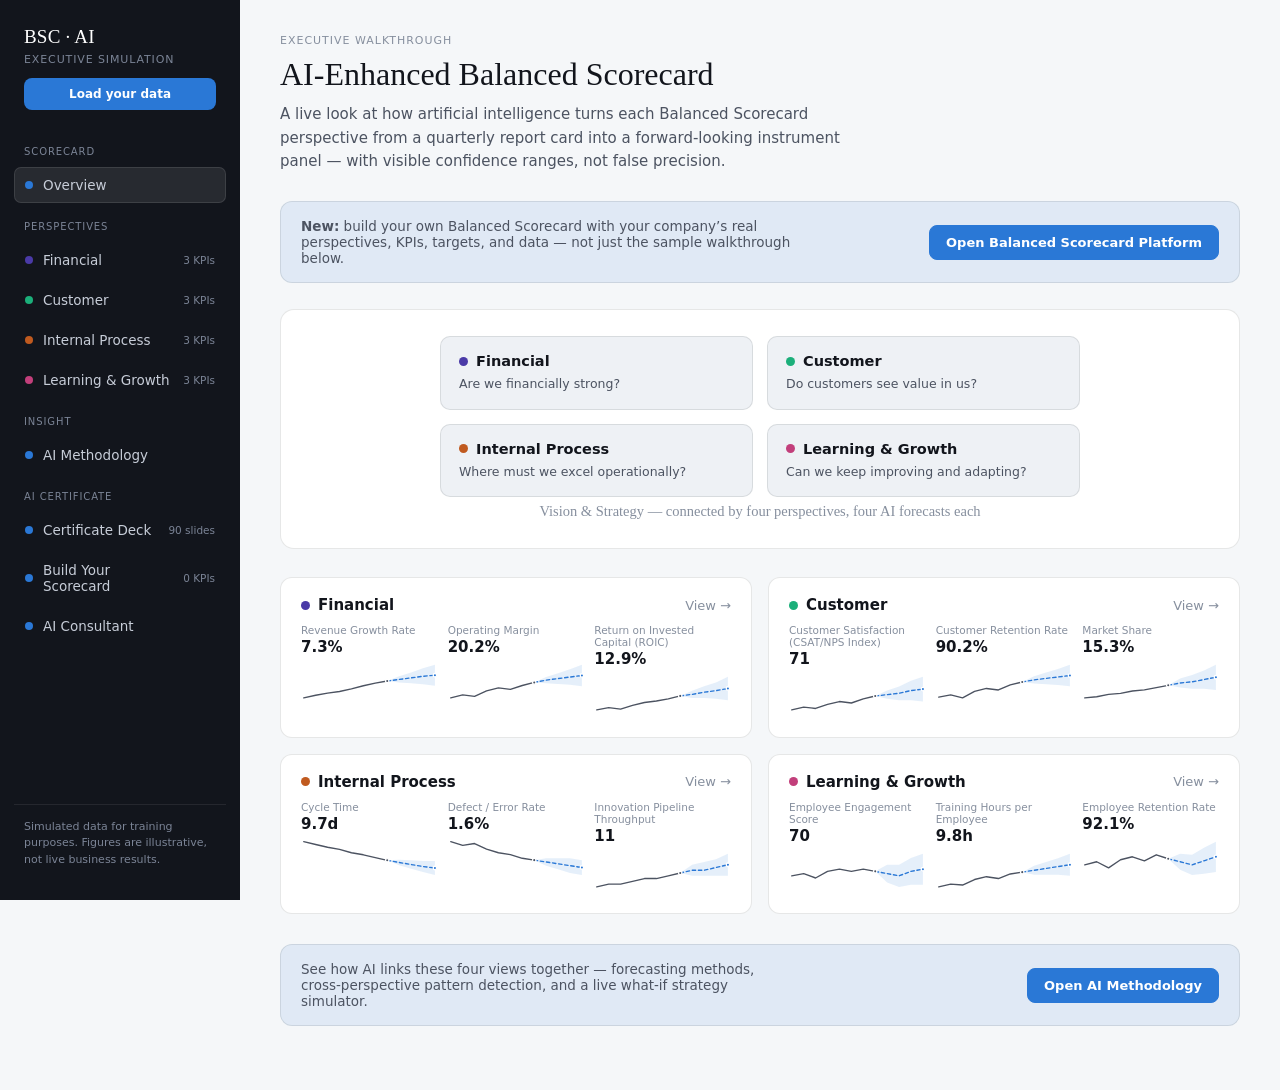
==== commit a2d127be: "Update BSC certificate page and gate it for pilot access Bring certificate/index.html up to date wit" ====
--- a/certificate/index.html
+++ b/certificate/index.html
@@ -1,4 +1,4 @@
-﻿<!DOCTYPE html>
+<!DOCTYPE html>
 <html lang="en">
 <head>
 <meta charset="UTF-8">
@@ -274,6 +274,67 @@
   .deck-jump{width:52px;border:1px solid var(--border);border-radius:8px;padding:8px 6px;font-size:13px;text-align:center;background:var(--surface);color:var(--ink);}
   .deck-sep{width:1px;height:22px;background:var(--border);margin:0 2px;}
 
+  /* ---------- Balanced Scorecard platform (build-your-own) ---------- */
+  .plat-hero{background:var(--accent-wash);border:1px solid var(--border);border-radius:12px;padding:16px 20px;margin-bottom:26px;display:flex;justify-content:space-between;align-items:center;gap:16px;flex-wrap:wrap;}
+  .plat-hero p{margin:0;font-size:13.5px;color:var(--ink-2);max-width:60ch;}
+  .plat-toolbar{display:flex;flex-wrap:wrap;gap:8px;margin-bottom:20px;align-items:center;}
+  .plat-saved{font-size:11.5px;color:var(--good-ink);}
+  .plat-company{display:flex;align-items:center;gap:10px;margin-bottom:18px;flex-wrap:wrap;}
+  .plat-company label{font-size:13px;color:var(--ink-2);}
+  .plat-company input[type=text]{font-family:var(--sans);font-size:14px;padding:8px 12px;border:1px solid var(--border);border-radius:8px;background:var(--surface);color:var(--ink);min-width:240px;}
+  .plat-periods{display:flex;flex-wrap:wrap;gap:8px;align-items:center;margin-bottom:24px;}
+  .plat-period-chip{display:flex;align-items:center;gap:4px;background:var(--surface-2);border:1px solid var(--border);border-radius:100px;padding:5px 4px 5px 12px;font-size:12.5px;}
+  .plat-period-chip input{border:none;background:transparent;font-size:12.5px;color:var(--ink);width:76px;font-family:var(--sans);}
+  .plat-period-chip button{border:none;background:rgba(0,0,0,0.08);color:var(--ink-muted);width:18px;height:18px;border-radius:50%;cursor:pointer;font-size:12px;line-height:1;flex:none;}
+  .plat-period-chip button:hover{color:var(--bad);}
+  .plat-add-period{border:1px dashed var(--border);background:none;border-radius:100px;padding:6px 14px;font-size:12.5px;color:var(--ink-2);cursor:pointer;font-family:var(--sans);}
+  .plat-persp-card{background:var(--surface);border:1px solid var(--border);border-top:3px solid var(--dot,var(--accent));border-radius:12px;padding:20px 22px;margin-bottom:18px;}
+  .plat-persp-head{display:flex;justify-content:space-between;align-items:center;gap:10px;margin-bottom:6px;flex-wrap:wrap;}
+  .plat-persp-name{font-size:17px;font-weight:700;border:none;background:transparent;color:var(--ink);font-family:var(--sans);border-bottom:1px dashed transparent;padding:2px 0;}
+  .plat-persp-name:hover,.plat-persp-name:focus{border-bottom-color:var(--border);outline:none;}
+  .plat-persp-actions{display:flex;gap:8px;}
+  .plat-kpi-row{border-top:1px solid var(--border);padding:16px 0 6px;}
+  .plat-kpi-row:first-of-type{border-top:none;}
+  .plat-kpi-top{display:flex;flex-wrap:wrap;gap:10px;align-items:center;margin-bottom:10px;}
+  .plat-kpi-top input.kname{font-size:14.5px;font-weight:700;border:none;background:transparent;color:var(--ink);font-family:var(--sans);min-width:170px;flex:1;}
+  .plat-kpi-meta{display:flex;gap:6px;align-items:center;flex-wrap:wrap;}
+  .plat-kpi-meta input,.plat-kpi-meta select{font-size:12px;padding:5px 8px;border:1px solid var(--border);border-radius:6px;background:var(--surface);color:var(--ink);font-family:var(--sans);}
+  .plat-kpi-meta input.unit{width:56px;}
+  .plat-kpi-meta input.target{width:78px;}
+  .plat-rag{display:inline-flex;align-items:center;font-size:11px;font-weight:700;padding:3px 10px;border-radius:100px;white-space:nowrap;}
+  .plat-rag.green{background:rgba(12,163,12,0.14);color:var(--good-ink);}
+  .plat-rag.amber{background:rgba(250,178,25,0.20);color:#8a5a00;}
+  .plat-rag.red{background:rgba(208,59,59,0.14);color:var(--bad);}
+  .plat-rag.none{background:var(--surface-2);color:var(--ink-muted);}
+  .plat-kpi-del{border:none;background:none;color:var(--ink-muted);cursor:pointer;font-size:17px;line-height:1;padding:2px 6px;}
+  .plat-kpi-del:hover{color:var(--bad);}
+  .plat-values-wrap{overflow-x:auto;padding-bottom:4px;}
+  .plat-values{display:flex;gap:8px;width:max-content;}
+  .plat-value-cell{display:flex;flex-direction:column;align-items:center;gap:4px;flex:none;}
+  .plat-value-cell label{font-size:9.5px;color:var(--ink-muted);white-space:nowrap;max-width:66px;overflow:hidden;text-overflow:ellipsis;}
+  .plat-value-cell input{width:66px;font-size:12.5px;text-align:center;padding:6px 4px;border:1px solid var(--border);border-radius:6px;background:var(--surface-2);color:var(--ink);font-family:var(--sans);}
+  .plat-kpi-chart{width:100%;margin-top:10px;}
+  .plat-kpi-chart svg{width:100%;height:auto;display:block;}
+  .plat-empty{font-size:13px;color:var(--ink-muted);padding:8px 0 4px;}
+
+  /* ---------- AI Consultant chat ---------- */
+  .chat-shell{max-width:780px;}
+  .chat-window{background:var(--surface);border:1px solid var(--border);border-radius:14px;height:520px;display:flex;flex-direction:column;overflow:hidden;}
+  .chat-messages{flex:1;overflow-y:auto;padding:20px;display:flex;flex-direction:column;gap:14px;}
+  .chat-msg{max-width:82%;padding:12px 14px;border-radius:12px;font-size:13.5px;line-height:1.55;}
+  .chat-msg.bot{align-self:flex-start;background:var(--surface-2);color:var(--ink);border-bottom-left-radius:4px;}
+  .chat-msg.user{align-self:flex-end;background:var(--accent);color:#fff;border-bottom-right-radius:4px;}
+  .chat-msg p{margin:0 0 8px;}
+  .chat-msg p:last-child{margin-bottom:0;}
+  .chat-msg ul{margin:6px 0;padding-left:18px;}
+  .chat-typing{align-self:flex-start;font-size:12px;color:var(--ink-muted);padding:0 4px;}
+  .chat-input-row{display:flex;gap:8px;padding:14px;border-top:1px solid var(--border);}
+  .chat-input-row input{flex:1;border:1px solid var(--border);border-radius:8px;padding:10px 12px;font-size:13.5px;background:var(--surface);color:var(--ink);font-family:var(--sans);}
+  .chat-suggest{display:flex;flex-wrap:wrap;gap:8px;margin:16px 0 4px;}
+  .chat-chip{border:1px solid var(--border);background:var(--surface);color:var(--ink-2);border-radius:100px;padding:7px 14px;font-size:12.5px;cursor:pointer;font-family:var(--sans);}
+  .chat-chip:hover{border-color:var(--accent);color:var(--accent-ink);}
+  .chat-note{font-size:11.5px;color:var(--ink-muted);margin-top:14px;line-height:1.6;}
+
   ::selection{background:var(--accent-wash);}
 
   @media (max-width: 900px){
@@ -302,6 +363,8 @@
     <section id="sec-learning" class="panel"></section>
     <section id="sec-methodology" class="panel"></section>
     <section id="sec-slides" class="panel"></section>
+    <section id="sec-platform" class="panel"></section>
+    <section id="sec-consultant" class="panel"></section>
   </main>
 </div>
 
@@ -349,7 +412,8 @@
   }
   return out;
 }
-function linregForecast(hist){
+function linregForecast(hist, forecastCount){
+  forecastCount = forecastCount || 4;
   var n = hist.length;
   var sumX=0,sumY=0,sumXY=0,sumXX=0;
   for (var i=0;i<n;i++){ sumX+=i; sumY+=hist[i]; sumXY+=i*hist[i]; sumXX+=i*i; }
@@ -360,7 +424,7 @@
   for (var j=0;j<n;j++){ var yhat0 = intercept + slope*j; residSq += Math.pow(hist[j]-yhat0,2); }
   var se = Math.sqrt(residSq / Math.max(1, n-2));
   var fVal=[], fLow=[], fHigh=[];
-  for (var k=0;k<4;k++){
+  for (var k=0;k<forecastCount;k++){
     var x = n+k;
     var yhat = intercept + slope*x;
     var half = se*(1.1 + 0.45*k) + Math.abs(yhat)*0.01;
@@ -600,6 +664,8 @@
   html += '<h1 class="page-title">AI-Enhanced Balanced Scorecard</h1>';
   html += '<p class="page-sub">A live look at how artificial intelligence turns each Balanced Scorecard perspective from a quarterly report card into a forward-looking instrument panel — with visible confidence ranges, not false precision.</p>';
 
+  html += '<div class="plat-hero"><p><b>New:</b> build your own Balanced Scorecard with your company’s real perspectives, KPIs, targets, and data — not just the sample walkthrough below.</p><button class="btn primary" data-goto="platform" type="button">Open Balanced Scorecard Platform</button></div>';
+
   html += '<div class="data-banner'+(DATA_SOURCE?' show':'')+'"><span>'+(DATA_SOURCE?('Showing data loaded from <b>'+DATA_SOURCE+'</b> · quarters '+QUARTERS[0]+' to '+QUARTERS[HIST_N-1]+' actual, forecast through '+QUARTERS[QUARTERS.length-1]+'.'):'')+'</span><button class="btn" id="ovResetDataBtn" type="button">Reset to sample data</button></div>';
 
   html += '<div class="map-wrap"><div class="map-grid">';
@@ -764,10 +830,16 @@
   {key:"process", label:"Internal Process", cnt:"3 KPIs", dot:"--p-process"},
   {key:"learning", label:"Learning & Growth", cnt:"3 KPIs", dot:"--p-learning"},
   {key:"methodology", label:"AI Methodology", cnt:""},
-  {key:"slides", label:"Certificate Deck", cnt:"90 slides"}
+  {key:"slides", label:"Certificate Deck", cnt:"90 slides"},
+  {key:"platform", label:"Build Your Scorecard", cnt:""},
+  {key:"consultant", label:"AI Consultant", cnt:""}
 ];
 
 function renderRail(){
+  var kpiCount = 0;
+  (PLATFORM_STATE ? PLATFORM_STATE.perspectives : []).forEach(function(p){ kpiCount += p.kpis.length; });
+  TABS[7].cnt = kpiCount + (kpiCount===1 ? " KPI" : " KPIs");
+
   var html = '<div class="rail-brand"><span class="k">BSC · AI</span><span class="s">Executive Simulation</span><button class="rail-data-btn" id="openDataModalBtn" type="button">Load your data</button></div>';
   html += '<div class="rail-group-label">Scorecard</div>';
   TABS.slice(0,1).forEach(function(t){ html += railItem(t); });
@@ -775,8 +847,8 @@
   TABS.slice(1,5).forEach(function(t){ html += railItem(t); });
   html += '<div class="rail-group-label">Insight</div>';
   TABS.slice(5,6).forEach(function(t){ html += railItem(t); });
-  html += '<div class="rail-group-label">Certificate</div>';
-  TABS.slice(6).forEach(function(t){ html += railItem(t); });
+  html += '<div class="rail-group-label">AI Certificate</div>';
+  TABS.slice(6,9).forEach(function(t){ html += railItem(t); });
   html += '<div class="rail-foot">Simulated data for training purposes. Figures are illustrative, not live business results.</div>';
   document.getElementById("rail").innerHTML = html;
   document.querySelectorAll(".rail-item").forEach(function(el){
@@ -1714,18 +1786,725 @@
   }
 }
 
+// ---------------- Balanced Scorecard platform (build-your-own) ----------------
+var PLATFORM_COLORS = ["#4a3aa7","#1baf7a","#c05a1f","#c23f7b","#2a78d6","#eda100","#008300","#e34948"];
+var PLATFORM_STORAGE_KEY = "bscAiPlatformState_v1";
+var PLATFORM_STATE = null;
+var platIdSeq = 1;
+var platWired = false;
+function platNextId(prefix){ return prefix + (platIdSeq++); }
+function escAttr(s){ return String(s==null?"":s).replace(/&/g,"&amp;").replace(/"/g,"&quot;").replace(/</g,"&lt;").replace(/>/g,"&gt;"); }
+
+function platDefaultState(){
+  return {
+    company: "",
+    periods: ["Period 1","Period 2","Period 3","Period 4"],
+    forecastCount: 4,
+    perspectives: [
+      {id:platNextId("p"), name:"Financial", color:PLATFORM_COLORS[0], kpis:[]},
+      {id:platNextId("p"), name:"Customer", color:PLATFORM_COLORS[1], kpis:[]},
+      {id:platNextId("p"), name:"Internal Process", color:PLATFORM_COLORS[2], kpis:[]},
+      {id:platNextId("p"), name:"Learning & Growth", color:PLATFORM_COLORS[3], kpis:[]}
+    ]
+  };
+}
+
+function platSampleState(){
+  var groups = [
+    {name:"Financial", kpis:[
+      {name:"Revenue Growth Rate", unit:"%", higher:true, target:8, values:[4.1,4.6,5.0,5.3,5.8,6.4,6.9,7.3]},
+      {name:"Operating Margin", unit:"%", higher:true, target:21, values:[18.2,18.6,18.4,19.1,19.5,19.3,19.8,20.2]},
+      {name:"Return on Invested Capital", unit:"%", higher:true, target:14, values:[11.0,11.3,11.1,11.6,12.0,12.2,12.5,12.9]}
+    ]},
+    {name:"Customer", kpis:[
+      {name:"Customer Satisfaction (CSAT)", unit:"", higher:true, target:75, values:[61,63,62,65,67,66,69,71]},
+      {name:"Customer Retention Rate", unit:"%", higher:true, target:92, values:[88.1,88.4,88.0,88.9,89.3,89.1,89.8,90.2]}
+    ]},
+    {name:"Internal Process", kpis:[
+      {name:"Cycle Time", unit:"d", higher:false, target:8, values:[12.4,12.0,11.6,11.3,10.8,10.5,10.1,9.7]},
+      {name:"Defect Rate", unit:"%", higher:false, target:1, values:[2.6,2.4,2.5,2.2,2.0,1.9,1.7,1.6]}
+    ]},
+    {name:"Learning & Growth", kpis:[
+      {name:"Employee Engagement", unit:"", higher:true, target:80, values:[68,69,67,70,71,70,71,70]},
+      {name:"Employee Retention Rate", unit:"%", higher:true, target:94, values:[91.5,91.8,91.2,92.0,92.3,91.9,92.5,92.1]}
+    ]}
+  ];
+  var state = {company:"Sample Manufacturing Co.", periods:["2024-Q3","2024-Q4","2025-Q1","2025-Q2","2025-Q3","2025-Q4","2026-Q1","2026-Q2"], forecastCount:4, perspectives:[]};
+  groups.forEach(function(g,gi){
+    var kpis = g.kpis.map(function(k){
+      var hasFrac = k.values.some(function(v){ return Math.abs(v-Math.round(v))>0.001; });
+      return {id:platNextId("k"), name:k.name, unit:k.unit, higher:k.higher, target:k.target, dec:hasFrac?1:0, values:k.values.slice()};
+    });
+    state.perspectives.push({id:platNextId("p"), name:g.name, color:PLATFORM_COLORS[gi % PLATFORM_COLORS.length], kpis:kpis});
+  });
+  return state;
+}
+
+function platLoad(){
+  var raw = null;
+  try { raw = localStorage.getItem(PLATFORM_STORAGE_KEY); } catch(e){}
+  if (raw){
+    try { PLATFORM_STATE = JSON.parse(raw); if (PLATFORM_STATE && PLATFORM_STATE.perspectives) return; } catch(e){}
+  }
+  PLATFORM_STATE = platDefaultState();
+}
+function platSave(){
+  try { localStorage.setItem(PLATFORM_STORAGE_KEY, JSON.stringify(PLATFORM_STATE)); } catch(e){}
+  var el = document.getElementById("platSaved");
+  if (el) el.textContent = "Saved to this browser";
+  var kpiCount = 0;
+  PLATFORM_STATE.perspectives.forEach(function(p){ kpiCount += p.kpis.length; });
+  var badge = document.querySelector('.rail-item[data-tab="platform"] .cnt');
+  if (badge) badge.textContent = kpiCount + (kpiCount===1 ? " KPI" : " KPIs");
+}
+
+function ragStatus(kpi){
+  var lastNum = null;
+  for (var i=kpi.values.length-1;i>=0;i--){
+    var v = kpi.values[i];
+    if (v!=null && !isNaN(v)){ lastNum = Number(v); break; }
+  }
+  if (lastNum==null) return {cls:"none", label:"No data yet"};
+  if (kpi.target==null || kpi.target==="" || isNaN(kpi.target)) return {cls:"none", label:"No target set"};
+  var t = Number(kpi.target);
+  var ratio = kpi.higher ? (t===0 ? (lastNum>=0?1:0) : lastNum/t) : (lastNum<=0 ? 1 : t/lastNum);
+  if (ratio >= 1) return {cls:"green", label:"On target"};
+  if (ratio >= 0.9) return {cls:"amber", label:"Near target"};
+  return {cls:"red", label:"Off target"};
+}
+
+function computeForecastForKpi(kpi, forecastCount){
+  var nums = [];
+  for (var i=0;i<kpi.values.length;i++){
+    var v = kpi.values[i];
+    if (v!=null && !isNaN(v)) nums.push(Number(v));
+  }
+  if (nums.length < 2) return null;
+  return linregForecast(nums, forecastCount);
+}
+
+function buildPlatformChart(kpi, periods, forecastCount, color){
+  var totalHist = periods.length;
+  var fc = computeForecastForKpi(kpi, forecastCount);
+  var hasForecast = !!fc;
+  var total = totalHist + (hasForecast ? forecastCount : 0);
+  var W = 640, H = 130, ml = 40, mr = 14, mt = 10, mb = 20;
+  var pw = W-ml-mr, ph = H-mt-mb;
+  var dec = kpi.dec || 0;
+
+  var allVals = [];
+  kpi.values.forEach(function(v){ if (v!=null && !isNaN(v)) allVals.push(Number(v)); });
+  if (hasForecast) allVals = allVals.concat(fc.fLow, fc.fHigh, fc.fVal);
+  if (kpi.target!=null && kpi.target!=="" && !isNaN(kpi.target)) allVals.push(Number(kpi.target));
+
+  if (!allVals.length){
+    return '<div style="font-size:11.5px;color:var(--ink-muted);padding:8px 0;">Enter at least one value to see a chart.</div>';
+  }
+  var min = Math.min.apply(null, allVals), max = Math.max.apply(null, allVals);
+  var pad = (max-min)*0.18 || Math.abs(max)*0.1 || 1;
+  min -= pad; max += pad;
+  function xAt(i){ return ml + (i/Math.max(total-1,1))*pw; }
+  function yAt(v){ return mt + ph - ((v-min)/(max-min))*ph; }
+
+  var svg = '<svg viewBox="0 0 '+W+' '+H+'" xmlns="http://www.w3.org/2000/svg" role="img" aria-label="'+escAttr(kpi.name)+' chart">';
+  for (var t=0;t<=2;t++){
+    var v = min + (max-min)*(t/2);
+    var y = yAt(v);
+    svg += '<line x1="'+ml+'" y1="'+y.toFixed(1)+'" x2="'+(W-mr)+'" y2="'+y.toFixed(1)+'" stroke="var(--grid)" stroke-width="1"/>';
+    svg += '<text x="'+(ml-6)+'" y="'+(y+3).toFixed(1)+'" text-anchor="end" font-size="8" fill="var(--ink-muted)" font-family="var(--sans)">'+v.toFixed(dec)+'</text>';
+  }
+  if (kpi.target!=null && kpi.target!=="" && !isNaN(kpi.target)){
+    var ty = yAt(Number(kpi.target));
+    svg += '<line x1="'+ml+'" y1="'+ty.toFixed(1)+'" x2="'+(W-mr)+'" y2="'+ty.toFixed(1)+'" stroke="#8a5a00" stroke-width="1" stroke-dasharray="3 3" opacity="0.75"/>';
+    svg += '<text x="'+(W-mr)+'" y="'+(ty-3).toFixed(1)+'" text-anchor="end" font-size="8" fill="#8a5a00" font-family="var(--sans)">Target '+Number(kpi.target).toFixed(dec)+'</text>';
+  }
+
+  var histPath = "", drawing = false;
+  for (var i=0;i<totalHist;i++){
+    var vv = kpi.values[i];
+    if (vv==null || isNaN(vv)){ drawing=false; continue; }
+    histPath += (drawing?"L":"M") + xAt(i).toFixed(1) + " " + yAt(Number(vv)).toFixed(1) + " ";
+    drawing = true;
+  }
+  if (histPath) svg += '<path d="'+histPath.trim()+'" fill="none" stroke="'+color+'" stroke-width="2" stroke-linecap="round" stroke-linejoin="round"/>';
+
+  var lastIdx=-1, lastVal=null;
+  for (var j=totalHist-1;j>=0;j--){ if (kpi.values[j]!=null && !isNaN(kpi.values[j])){ lastIdx=j; lastVal=Number(kpi.values[j]); break; } }
+
+  if (hasForecast && lastIdx>=0){
+    var forePath = "M"+xAt(lastIdx).toFixed(1)+" "+yAt(lastVal).toFixed(1)+" ";
+    for (var k=0;k<forecastCount;k++){ forePath += "L"+xAt(totalHist+k).toFixed(1)+" "+yAt(fc.fVal[k]).toFixed(1)+" "; }
+    var bandPts = [[xAt(lastIdx), yAt(lastVal)]];
+    for (var k2=0;k2<forecastCount;k2++){ bandPts.push([xAt(totalHist+k2), yAt(fc.fHigh[k2])]); }
+    for (var k3=forecastCount-1;k3>=0;k3--){ bandPts.push([xAt(totalHist+k3), yAt(fc.fLow[k3])]); }
+    bandPts.push([xAt(lastIdx), yAt(lastVal)]);
+    var bandPath = bandPts.map(function(p,idx){ return (idx===0?"M":"L")+p[0].toFixed(1)+" "+p[1].toFixed(1); }).join(" ")+" Z";
+    svg += '<path d="'+bandPath+'" fill="'+color+'" fill-opacity="0.12" stroke="none"/>';
+    svg += '<path d="'+forePath.trim()+'" fill="none" stroke="'+color+'" stroke-width="2" stroke-dasharray="5 4" stroke-linecap="round" stroke-linejoin="round"/>';
+    svg += '<circle cx="'+xAt(total-1).toFixed(1)+'" cy="'+yAt(fc.fVal[forecastCount-1]).toFixed(1)+'" r="3.5" fill="'+color+'" stroke="var(--surface)" stroke-width="1.5"/>';
+  }
+  if (lastIdx>=0){
+    svg += '<circle cx="'+xAt(lastIdx).toFixed(1)+'" cy="'+yAt(lastVal).toFixed(1)+'" r="3.5" fill="var(--ink-2)" stroke="var(--surface)" stroke-width="1.5"/>';
+  }
+  var step = total > 10 ? 2 : 1;
+  for (var xi=0; xi<totalHist; xi+=step){
+    svg += '<text x="'+xAt(xi).toFixed(1)+'" y="'+(H-6)+'" text-anchor="middle" font-size="7.5" fill="var(--ink-muted)" font-family="var(--sans)">'+escAttr(periods[xi])+'</text>';
+  }
+  svg += '</svg>';
+
+  var note = hasForecast
+    ? '<div style="font-size:10.5px;color:var(--ink-muted);margin-top:4px;">Solid = actual &middot; dashed = AI forecast (next '+forecastCount+')</div>'
+    : '<div style="font-size:10.5px;color:var(--ink-muted);margin-top:4px;">Add at least 2 periods of data to see an AI forecast.</div>';
+  return svg + note;
+}
+
+function platKpiRow(k, pIdx, kIdx, st, color){
+  var rag = ragStatus(k);
+  var html = '<div class="plat-kpi-row">';
+  html += '<div class="plat-kpi-top">';
+  html += '<input type="text" class="kname" data-pidx="'+pIdx+'" data-kidx="'+kIdx+'" data-field="name" value="'+escAttr(k.name)+'" placeholder="KPI name">';
+  html += '<div class="plat-kpi-meta">';
+  html += '<input type="text" class="unit" data-pidx="'+pIdx+'" data-kidx="'+kIdx+'" data-field="unit" value="'+escAttr(k.unit)+'" placeholder="unit">';
+  html += '<select data-pidx="'+pIdx+'" data-kidx="'+kIdx+'" data-field="higher"><option value="1"'+(k.higher?' selected':'')+'>Higher is better</option><option value="0"'+(!k.higher?' selected':'')+'>Lower is better</option></select>';
+  html += '<input type="number" step="any" class="target" data-pidx="'+pIdx+'" data-kidx="'+kIdx+'" data-field="target" value="'+(k.target==null?'':k.target)+'" placeholder="Target">';
+  html += '<span class="plat-rag '+rag.cls+'">'+rag.label+'</span>';
+  html += '<button class="plat-kpi-del" data-pidx="'+pIdx+'" data-kidx="'+kIdx+'" data-action="delkpi" type="button" title="Delete KPI">&times;</button>';
+  html += '</div></div>';
+
+  html += '<div class="plat-values-wrap"><div class="plat-values">';
+  st.periods.forEach(function(pl, i){
+    var v = k.values[i];
+    html += '<div class="plat-value-cell"><label>'+escAttr(pl)+'</label><input type="number" step="any" data-pidx="'+pIdx+'" data-kidx="'+kIdx+'" data-vidx="'+i+'" value="'+(v==null?'':v)+'"></div>';
+  });
+  html += '</div></div>';
+
+  html += '<div class="plat-kpi-chart">'+buildPlatformChart(k, st.periods, st.forecastCount, color)+'</div>';
+  html += '</div>';
+  return html;
+}
+
+function platPerspectiveCard(persp, pIdx, st){
+  var html = '<div class="plat-persp-card" style="--dot:'+persp.color+'">';
+  html += '<div class="plat-persp-head"><input type="text" class="plat-persp-name" data-pidx="'+pIdx+'" data-field="perspname" value="'+escAttr(persp.name)+'">';
+  html += '<div class="plat-persp-actions"><button class="btn" data-pidx="'+pIdx+'" data-action="addkpi" type="button">+ Add KPI</button><button class="btn" data-pidx="'+pIdx+'" data-action="delpersp" type="button">Delete perspective</button></div></div>';
+  if (!persp.kpis.length){
+    html += '<div class="plat-empty">No KPIs yet in this perspective. Click "+ Add KPI" to create one.</div>';
+  }
+  persp.kpis.forEach(function(k,kIdx){ html += platKpiRow(k, pIdx, kIdx, st, persp.color); });
+  html += '</div>';
+  return html;
+}
+
+function renderPlatform(){
+  var st = PLATFORM_STATE;
+  var html = '<p class="eyebrow">Your platform</p>';
+  html += '<h1 class="page-title">Build Your Balanced Scorecard</h1>';
+  html += '<p class="page-sub">Configure your own perspectives and KPIs, enter your company\'s actual results, set targets, and get AI forecasts — the same forecasting approach used throughout this program, applied to your real data.</p>';
+
+  html += '<div class="plat-toolbar">';
+  html += '<button class="btn" id="platSampleBtn" type="button">Load sample company</button>';
+  html += '<button class="btn" id="platTemplateBtn" type="button">Download CSV template</button>';
+  html += '<button class="btn" id="platImportCsvBtn" type="button">Import from CSV</button>';
+  html += '<input type="file" id="platCsvFile" accept=".csv" style="display:none">';
+  html += '<button class="btn" id="platExportJsonBtn" type="button">Export scorecard (.json)</button>';
+  html += '<button class="btn" id="platImportJsonBtn" type="button">Import scorecard (.json)</button>';
+  html += '<input type="file" id="platJsonFile" accept=".json" style="display:none">';
+  html += '<button class="btn" id="platResetBtn" type="button">Reset all</button>';
+  html += '<span class="plat-saved" id="platSaved"></span>';
+  html += '</div>';
+
+  html += '<div class="plat-company"><label for="platCompanyInput">Company name</label><input type="text" id="platCompanyInput" placeholder="Your company name" value="'+escAttr(st.company)+'"></div>';
+
+  html += '<div class="plat-periods" id="platPeriods">';
+  st.periods.forEach(function(p,i){
+    html += '<span class="plat-period-chip"><input type="text" data-idx="'+i+'" class="plat-period-input" value="'+escAttr(p)+'"><button type="button" class="plat-period-del" data-idx="'+i+'" title="Remove period">&times;</button></span>';
+  });
+  html += '<button class="plat-add-period" id="platAddPeriod" type="button">+ Add period</button>';
+  html += '</div>';
+
+  st.perspectives.forEach(function(persp, pIdx){ html += platPerspectiveCard(persp, pIdx, st); });
+
+  html += '<button class="btn primary" id="platAddPersp" type="button" style="margin-top:4px;">+ Add perspective</button>';
+
+  document.getElementById("sec-platform").innerHTML = html;
+  wirePlatform();
+}
+
+function platOfferDownload(filename, content, mime){
+  if (window.claude && window.claude.downloads && typeof window.claude.downloads.save === "function"){
+    window.claude.downloads.save({filename: filename, data: content}).catch(function(){
+      platBlobDownload(filename, content, mime);
+    });
+    return;
+  }
+  platBlobDownload(filename, content, mime);
+}
+function platBlobDownload(filename, content, mime){
+  var blob = new Blob([content], {type: mime});
+  var url = URL.createObjectURL(blob);
+  var a = document.createElement("a");
+  a.href = url; a.download = filename;
+  document.body.appendChild(a); a.click(); document.body.removeChild(a);
+  setTimeout(function(){ URL.revokeObjectURL(url); }, 1000);
+}
+function platDownloadTemplate(){
+  var lines = [
+    "Perspective,KPI,Unit,Direction,Target,Period 1,Period 2,Period 3,Period 4",
+    "Financial,Revenue Growth Rate,%,Higher is better,10,,,,",
+    "Financial,Operating Margin,%,Higher is better,20,,,,",
+    "Customer,Customer Retention Rate,%,Higher is better,90,,,,",
+    "Internal Process,Cycle Time,d,Lower is better,7,,,,",
+    "Learning & Growth,Employee Engagement,,Higher is better,80,,,,"
+  ];
+  platOfferDownload("bsc_platform_template.csv", lines.join("\r\n"), "text/csv;charset=utf-8");
+}
+function platExportJson(){
+  var json = JSON.stringify(PLATFORM_STATE, null, 2);
+  var slug = PLATFORM_STATE.company ? PLATFORM_STATE.company.replace(/[^a-z0-9]+/gi,"_").toLowerCase() : "export";
+  platOfferDownload("bsc_scorecard_"+slug+".json", json, "application/json;charset=utf-8");
+}
+function platParseCsvRows(rows){
+  var headerIdx = -1;
+  for (var r=0;r<rows.length;r++){
+    if (rows[r] && rows[r][0] && String(rows[r][0]).trim().toLowerCase()==="perspective"){ headerIdx = r; break; }
+  }
+  if (headerIdx < 0) throw new Error('Could not find a header row starting with "Perspective".');
+  var header = rows[headerIdx];
+  var periodStart = 5;
+  var periods = [];
+  for (var c=periodStart;c<header.length;c++){
+    var lbl = (header[c]||"").trim();
+    if (lbl) periods.push(lbl);
+  }
+  if (!periods.length) throw new Error("No period columns found after the Target column.");
+
+  var perspMap = {}, order = [];
+  for (var r2=headerIdx+1;r2<rows.length;r2++){
+    var row2 = rows[r2];
+    if (!row2 || row2.every(function(c){ return !c || !String(c).trim(); })) continue;
+    var perspName = (row2[0]||"").trim();
+    var kpiName = (row2[1]||"").trim();
+    if (!perspName || !kpiName) continue;
+    var unit = (row2[2]||"").trim();
+    var higher = !/lower/i.test((row2[3]||"").trim());
+    var targetTxt = (row2[4]||"").trim();
+    var target = targetTxt === "" ? null : parseFloat(targetTxt);
+    if (target!=null && isNaN(target)) target = null;
+    var values = [], hasFrac = false;
+    for (var c2=0;c2<periods.length;c2++){
+      var raw = row2[periodStart+c2];
+      var num = (raw===undefined || raw===null || String(raw).trim()==="") ? null : parseFloat(raw);
+      if (num!=null && !isNaN(num)){ values.push(num); if (Math.abs(num-Math.round(num))>0.001) hasFrac=true; }
+      else values.push(null);
+    }
+    if (!perspMap[perspName]){
+      perspMap[perspName] = {id:platNextId("p"), name:perspName, color:PLATFORM_COLORS[order.length % PLATFORM_COLORS.length], kpis:[]};
+      order.push(perspName);
+    }
+    perspMap[perspName].kpis.push({id:platNextId("k"), name:kpiName, unit:unit, higher:higher, target:target, dec:hasFrac?1:0, values:values});
+  }
+  if (!order.length) throw new Error("No data rows found below the header.");
+  return {
+    company: (PLATFORM_STATE && PLATFORM_STATE.company) ? PLATFORM_STATE.company : "",
+    periods: periods,
+    forecastCount: 4,
+    perspectives: order.map(function(n){ return perspMap[n]; })
+  };
+}
+
+function wirePlatform(){
+  if (platWired) return;
+  platWired = true;
+  var root = document.getElementById("sec-platform");
+
+  root.addEventListener("change", function(e){
+    var t = e.target;
+    if (t.id === "platCompanyInput"){ PLATFORM_STATE.company = t.value; platSave(); return; }
+    if (t.id === "platJsonFile"){
+      var jf = t.files[0]; if (!jf) return;
+      var reader = new FileReader();
+      reader.onload = function(){
+        try {
+          var obj = JSON.parse(reader.result);
+          if (!obj || !obj.perspectives || !obj.periods) throw new Error("Not a scorecard file.");
+          PLATFORM_STATE = obj;
+          platSave(); renderPlatform();
+        } catch(err){ alert("Could not read this file: " + err.message); }
+      };
+      reader.readAsText(jf);
+      t.value = "";
+      return;
+    }
+    if (t.id === "platCsvFile"){
+      var cf = t.files[0]; if (!cf) return;
+      cf.text().then(function(text){
+        try {
+          PLATFORM_STATE = platParseCsvRows(parseCSV(text));
+          platSave(); renderPlatform();
+        } catch(err){ alert("Could not read this CSV: " + err.message); }
+      });
+      t.value = "";
+      return;
+    }
+    if (t.classList.contains("plat-period-input")){
+      var pi2 = parseInt(t.getAttribute("data-idx"),10);
+      PLATFORM_STATE.periods[pi2] = t.value || ("Period "+(pi2+1));
+      platSave(); renderPlatform(); return;
+    }
+    var pidxAttr = t.getAttribute("data-pidx");
+    if (pidxAttr === null) return;
+    var pidx = parseInt(pidxAttr,10);
+    var persp = PLATFORM_STATE.perspectives[pidx];
+    if (!persp) return;
+    if (t.classList.contains("plat-persp-name")){
+      persp.name = t.value || persp.name;
+      platSave(); renderPlatform(); return;
+    }
+    var kidxAttr = t.getAttribute("data-kidx");
+    if (kidxAttr === null) return;
+    var kidx = parseInt(kidxAttr,10);
+    var kpi = persp.kpis[kidx];
+    if (!kpi) return;
+    var vidxAttr = t.getAttribute("data-vidx");
+    if (vidxAttr !== null){
+      var vidx = parseInt(vidxAttr,10);
+      var val = t.value === "" ? null : parseFloat(t.value);
+      kpi.values[vidx] = (val==null || isNaN(val)) ? null : val;
+      var hasFrac = kpi.values.some(function(v){ return v!=null && Math.abs(v-Math.round(v))>0.001; });
+      kpi.dec = hasFrac ? 1 : 0;
+      platSave(); renderPlatform(); return;
+    }
+    var field = t.getAttribute("data-field");
+    if (field === "name"){ kpi.name = t.value || kpi.name; }
+    else if (field === "unit"){ kpi.unit = t.value; }
+    else if (field === "higher"){ kpi.higher = t.value === "1"; }
+    else if (field === "target"){ kpi.target = t.value === "" ? null : parseFloat(t.value); }
+    platSave(); renderPlatform();
+  });
+
+  root.addEventListener("click", function(e){
+    var t = e.target.closest("button");
+    if (!t) return;
+
+    if (t.id === "platSampleBtn"){
+      if (!confirm("Replace the current scorecard with a filled sample? Export first if you want to keep what you have.")) return;
+      PLATFORM_STATE = platSampleState();
+      platSave(); renderPlatform(); return;
+    }
+    if (t.id === "platResetBtn"){
+      if (!confirm("Reset to a blank scorecard? This clears everything (export first if you want to keep it).")) return;
+      PLATFORM_STATE = platDefaultState();
+      platSave(); renderPlatform(); return;
+    }
+    if (t.id === "platTemplateBtn"){ platDownloadTemplate(); return; }
+    if (t.id === "platExportJsonBtn"){ platExportJson(); return; }
+    if (t.id === "platImportJsonBtn"){ document.getElementById("platJsonFile").click(); return; }
+    if (t.id === "platImportCsvBtn"){ document.getElementById("platCsvFile").click(); return; }
+
+    if (t.id === "platAddPeriod"){
+      var n = PLATFORM_STATE.periods.length + 1;
+      var label = window.prompt("Period label (e.g. 2026-Q1):", "Period "+n);
+      if (label === null) return;
+      PLATFORM_STATE.periods.push(label || ("Period "+n));
+      PLATFORM_STATE.perspectives.forEach(function(p){ p.kpis.forEach(function(k){ k.values.push(null); }); });
+      platSave(); renderPlatform(); return;
+    }
+    if (t.classList.contains("plat-period-del")){
+      var idx = parseInt(t.getAttribute("data-idx"),10);
+      if (PLATFORM_STATE.periods.length <= 1){ alert("You need at least one period."); return; }
+      if (!confirm('Remove period "'+PLATFORM_STATE.periods[idx]+'"? This deletes that column\'s data for every KPI.')) return;
+      PLATFORM_STATE.periods.splice(idx,1);
+      PLATFORM_STATE.perspectives.forEach(function(p){ p.kpis.forEach(function(k){ k.values.splice(idx,1); }); });
+      platSave(); renderPlatform(); return;
+    }
+    if (t.id === "platAddPersp"){
+      var name = window.prompt("New perspective name:", "New Perspective");
+      if (!name) return;
+      var color = PLATFORM_COLORS[PLATFORM_STATE.perspectives.length % PLATFORM_COLORS.length];
+      PLATFORM_STATE.perspectives.push({id:platNextId("p"), name:name, color:color, kpis:[]});
+      platSave(); renderPlatform(); return;
+    }
+
+    var pidxAttr2 = t.getAttribute("data-pidx");
+    if (pidxAttr2 === null) return;
+    var pidx2 = parseInt(pidxAttr2,10);
+    var persp2 = PLATFORM_STATE.perspectives[pidx2];
+    if (!persp2) return;
+    var action = t.getAttribute("data-action");
+    if (action === "addkpi"){
+      var kname = window.prompt("KPI name:", "New Indicator");
+      if (!kname) return;
+      persp2.kpis.push({id:platNextId("k"), name:kname, unit:"", higher:true, target:null, dec:1, values: PLATFORM_STATE.periods.map(function(){ return null; })});
+      platSave(); renderPlatform(); return;
+    }
+    if (action === "delpersp"){
+      if (!confirm('Delete perspective "'+persp2.name+'" and all its KPIs?')) return;
+      PLATFORM_STATE.perspectives.splice(pidx2,1);
+      platSave(); renderPlatform(); return;
+    }
+    if (action === "delkpi"){
+      var kidxAttr2 = t.getAttribute("data-kidx");
+      if (kidxAttr2 === null) return;
+      var kidx2 = parseInt(kidxAttr2,10);
+      if (!persp2.kpis[kidx2]) return;
+      if (!confirm('Delete KPI "'+persp2.kpis[kidx2].name+'"?')) return;
+      persp2.kpis.splice(kidx2,1);
+      platSave(); renderPlatform(); return;
+    }
+  });
+}
+
+// ---------------- AI Consultant / indicator chatbot ----------------
+var KPI_ABBR = {
+  "revenue growth rate": ["revenue","growth rate"],
+  "operating margin": ["margin"],
+  "return on invested capital (roic)": ["roic"],
+  "customer satisfaction (csat/nps index)": ["csat","nps","satisfaction"],
+  "customer satisfaction (csat)": ["csat","satisfaction"],
+  "customer retention rate": ["retention"],
+  "market share": ["market share"],
+  "cycle time": ["cycle time","process efficiency"],
+  "defect / error rate": ["defect","error rate","quality"],
+  "innovation pipeline throughput": ["pipeline","innovation"],
+  "employee engagement score": ["engagement"],
+  "employee engagement": ["engagement"],
+  "training hours per employee": ["training"],
+  "employee retention rate": ["employee retention","attrition"]
+};
+var CHAT_FAQ = [
+  {kw:["balanced scorecard","what is bsc","bsc mean"], a:"<p>The <b>Balanced Scorecard</b> is a strategic management framework that translates strategy into a coherent set of measures across four perspectives: Financial, Customer, Internal Process, and Learning & Growth. It balances short-term financial results with the drivers that create them, so leaders can see not just what happened, but why.</p>"},
+  {kw:["four perspective","4 perspective","perspectives"], a:"<p>There are four perspectives:</p><ul><li><b>Financial</b> — are our strategic choices delivering results shareholders and lenders can see?</li><li><b>Customer</b> — are we creating value the market recognizes?</li><li><b>Internal Process</b> — are we operationally excellent where it matters?</li><li><b>Learning & Growth</b> — do we have the people and capability to keep improving?</li></ul><p>They form a chain: Learning & Growth enables better Internal Processes, which improve the Customer experience, which drives Financial results.</p>"},
+  {kw:["leading indicator","lagging indicator"], a:"<p>A <b>lagging indicator</b> reports an outcome after it happened — like revenue. A <b>leading indicator</b> predicts a future outcome — like employee engagement or pipeline throughput. A good scorecard needs both, and AI is especially useful for surfacing leading indicators before they show up in the financials.</p>"},
+  {kw:["forecast","predict","ai technique","how is the forecast"], a:"<p>Every forecast on this platform uses <b>time-series regression</b>: it fits a trend line to your historical values, then projects that trend forward. It also computes a <b>confidence range</b> from how much your actual data scattered around that trend, so the further out the forecast, the wider — and more honest — the range.</p>"},
+  {kw:["confidence range","confidence interval"], a:"<p>The shaded band around a forecast line is the <b>confidence range</b> — it shows uncertainty, not a guarantee. A narrow band means the trend has been very consistent; a wide band means recent results have been more volatile, so treat the forecast as a range to plan around, not a single number to bet on.</p>"},
+  {kw:["target","rag","on target","near target","off target"], a:"<p>When you set a <b>target</b> for a KPI, the platform compares your latest actual result to it: <b>On target</b> (meeting or beating it), <b>Near target</b> (roughly within 10%), or <b>Off target</b> (further away) — always accounting for whether higher or lower is better for that indicator.</p>"},
+  {kw:["higher is better","lower is better","direction"], a:"<p>Each indicator has a <b>direction</b>. For most KPIs (revenue growth, retention, engagement) higher is better. For a few (cycle time, defect rate) lower is better, so a falling number is actually good news. The platform uses this to color trend arrows and target status correctly.</p>"},
+  {kw:["add kpi","add indicator","add my own","custom kpi"], a:"<p>Go to <b>Build Your Scorecard</b>, open any perspective card, and click <b>+ Add KPI</b>. Name it anything, set its unit, direction, and an optional target, then enter your actual results period by period.</p>"},
+  {kw:["import","upload","csv","excel","xlsx"], a:"<p>On <b>Build Your Scorecard</b> you can import a CSV built from the downloadable template (any number of perspectives, KPIs, and periods), or restore a previously exported <b>.json</b> scorecard file.</p>"},
+  {kw:["cross perspective","pattern","early warning"], a:"<p>The AI Methodology tab walks through a worked example: an engagement dip tends to show up as a customer satisfaction dip about a quarter later, and a revenue deceleration about two quarters after that. Watch Learning & Growth and Internal Process — they usually move first.</p>"},
+  {kw:["who are you","what are you","your name"], a:"<p>I'm the AI Scorecard Assistant built into this platform. Ask me what any indicator means, or ask me to <b>assess your company's performance</b> and I'll read your current scorecard data and give you a written assessment.</p>"},
+  {kw:["hello","hi","hey"], a:"<p>Hello! Ask me what an indicator means (for example, \"what is ROIC\"), or ask me to <b>assess my company's performance</b>.</p>"}
+];
+
+function normalizeText(s){ return String(s||"").toLowerCase().replace(/[^\w\s%]/g," ").replace(/\s+/g," ").trim(); }
+
+function chatKpiKnowledge(){
+  var out = [];
+  KPIS.forEach(function(k){
+    var persp = PERSPECTIVES.filter(function(p){ return p.key===k.persp; })[0];
+    out.push({name:k.name, perspLabel:persp?persp.label:"", unit:k.unit, higher:k.higher, def:k.def, tech:k.tech,
+      current:k.hist[k.hist.length-1], dec:k.dec, target:null});
+  });
+  if (PLATFORM_STATE){
+    PLATFORM_STATE.perspectives.forEach(function(p){
+      p.kpis.forEach(function(k){
+        var lastNum = null;
+        for (var i=k.values.length-1;i>=0;i--){ if (k.values[i]!=null && !isNaN(k.values[i])){ lastNum = Number(k.values[i]); break; } }
+        out.push({name:k.name, perspLabel:p.name, unit:k.unit, higher:k.higher, def:null, tech:null, current:lastNum, dec:k.dec, target:k.target});
+      });
+    });
+  }
+  return out;
+}
+
+function findKpiMatch(userText){
+  var t = normalizeText(userText);
+  var best=null, bestScore=0;
+  chatKpiKnowledge().forEach(function(k){
+    var nameWords = normalizeText(k.name).split(" ").filter(function(w){ return w.length>2; });
+    var score = 0;
+    nameWords.forEach(function(w){ if (t.indexOf(w)>=0) score++; });
+    var abbr = KPI_ABBR[k.name.toLowerCase()];
+    if (abbr && abbr.some(function(a){ return t.indexOf(a)>=0; })) score += 3;
+    if (score > bestScore){ bestScore = score; best = k; }
+  });
+  return bestScore>0 ? best : null;
+}
+
+function kpiExplainHtml(k){
+  var html = "<p><b>"+escAttr(k.name)+"</b>"+(k.perspLabel?(" — "+escAttr(k.perspLabel)+" perspective"):"")+"</p>";
+  if (k.def) html += "<p>"+escAttr(k.def)+"</p>";
+  html += "<p>Unit: "+(k.unit?escAttr(k.unit):"index score")+" &middot; "+(k.higher?"Higher is better":"Lower is better")+"</p>";
+  if (k.tech) html += "<p><b>AI technique:</b> "+escAttr(k.tech)+"</p>";
+  if (k.current!=null && !isNaN(k.current)){
+    html += "<p><b>Latest value:</b> "+Number(k.current).toFixed(k.dec||0)+(k.unit||"")+(k.target!=null?(" &middot; Target "+Number(k.target).toFixed(k.dec||0)+(k.unit||"")):"")+"</p>";
+  }
+  return html;
+}
+
+function generateAssessment(){
+  var st = PLATFORM_STATE;
+  var allKpis = [];
+  st.perspectives.forEach(function(p){ p.kpis.forEach(function(k){ allKpis.push({persp:p.name, k:k}); }); });
+  if (!allKpis.length){
+    return "<p>Your <b>Build Your Scorecard</b> platform doesn't have any indicators yet, so I don't have data to assess. Click \"Load sample company\" there to see a worked example, or add your own perspectives and KPIs with a few periods of actual results, then ask me again.</p>";
+  }
+  var withData = allKpis.filter(function(x){ return x.k.values.some(function(v){ return v!=null && !isNaN(v); }); });
+  if (!withData.length){
+    return "<p>You've set up "+allKpis.length+" indicator(s), but none have any actual values entered yet. Add at least one period of data per KPI on <b>Build Your Scorecard</b>, then ask me to assess your performance again.</p>";
+  }
+
+  var green=0, amber=0, red=0, none=0;
+  var perspScores = {};
+  var improving=[], declining=[], atRiskForecast=[];
+
+  withData.forEach(function(x){
+    var k = x.k, persp = x.persp;
+    if (!perspScores[persp]) perspScores[persp] = {green:0,amber:0,red:0,none:0,total:0};
+    var rag = ragStatus(k);
+    perspScores[persp][rag.cls]++;
+    perspScores[persp].total++;
+    if (rag.cls==="green") green++; else if (rag.cls==="amber") amber++; else if (rag.cls==="red") red++; else none++;
+
+    var nums = [];
+    for (var i=0;i<k.values.length;i++){ if (k.values[i]!=null && !isNaN(k.values[i])) nums.push(Number(k.values[i])); }
+    if (nums.length>=2){
+      var delta = nums[nums.length-1] - nums[nums.length-2];
+      var good = k.higher ? delta>=0 : delta<=0;
+      if (Math.abs(delta) > 0.0001){ if (good) improving.push(k.name); else declining.push(k.name); }
+    }
+    if (k.target!=null && !isNaN(k.target) && nums.length>=2){
+      var fc = linregForecast(nums, st.forecastCount || 4);
+      var lastF = fc.fVal[fc.fVal.length-1];
+      var meets = k.higher ? lastF >= k.target : lastF <= k.target;
+      if (!meets) atRiskForecast.push(k.name);
+    }
+  });
+
+  var worstPersp = null, worstScore = 99;
+  Object.keys(perspScores).forEach(function(n){
+    var s = perspScores[n];
+    var score = (s.green*2 + s.amber*1 - s.red*1) / Math.max(s.total,1);
+    if (score < worstScore){ worstScore = score; worstPersp = n; }
+  });
+
+  var lines = [];
+  lines.push("<p>Here's my read on "+(st.company?("<b>"+escAttr(st.company)+"</b>'s"):"your")+" scorecard, based on "+withData.length+" indicator(s) with data entered:</p>");
+
+  var withTarget = green+amber+red;
+  if (withTarget>0){
+    lines.push("<p><b>Overall:</b> "+green+" on target, "+amber+" near target, "+red+" off target"+(none>0?(", "+none+" with no target set"):"")+".</p>");
+  } else {
+    lines.push("<p>None of your indicators have a target set yet, so I can't score them against a goal — I can still read the trend direction below. Add targets on <b>Build Your Scorecard</b> for a sharper assessment.</p>");
+  }
+  if (worstPersp) lines.push("<p><b>Weakest perspective:</b> "+escAttr(worstPersp)+" — worth reviewing first.</p>");
+  if (improving.length) lines.push("<p><b>Improving:</b> "+improving.map(escAttr).join(", ")+".</p>");
+  if (declining.length) lines.push("<p><b>Declining:</b> "+declining.map(escAttr).join(", ")+" — check what's driving the direction before it compounds.</p>");
+  if (atRiskForecast.length) lines.push("<p><b>Projected to miss target:</b> "+atRiskForecast.map(escAttr).join(", ")+" — the AI forecast for these does not reach the target you set on the current trend.</p>");
+
+  var actions = [];
+  if (red>0) actions.push("Prioritize the "+red+" indicator(s) currently off target.");
+  if (atRiskForecast.length) actions.push("Investigate the "+atRiskForecast.length+" indicator(s) forecast to miss target before the trend locks in.");
+  if (declining.length) actions.push("Review root causes behind declining indicators, especially in "+(worstPersp||"the weakest perspective")+".");
+  if (!red && !atRiskForecast.length && !declining.length) actions.push("No major red flags right now — keep entering each period's data so the forecasts stay sharp.");
+  lines.push("<p><b>Suggested next steps:</b></p><ul>"+actions.map(function(a){ return "<li>"+a+"</li>"; }).join("")+"</ul>");
+  lines.push("<p style=\"font-size:11.5px;color:var(--ink-muted);margin-top:10px;\">This is an automated, rules-based read of the numbers you've entered — a useful starting point, not a substitute for management judgment.</p>");
+  return lines.join("");
+}
+
+function botRespond(userText){
+  var t = normalizeText(userText);
+  if (/assess|performance|how (are|is) (we|my company|the company) doing|evaluate my|consultant/.test(t)){
+    return generateAssessment();
+  }
+  var bestFaq=null, bestFaqScore=0;
+  CHAT_FAQ.forEach(function(f){
+    var score=0;
+    f.kw.forEach(function(k){ if (t.indexOf(k)>=0) score += k.split(" ").length; });
+    if (score>bestFaqScore){ bestFaqScore=score; bestFaq=f; }
+  });
+  var kpiMatch = findKpiMatch(userText);
+  if (kpiMatch && (!bestFaq || bestFaqScore<2)) return kpiExplainHtml(kpiMatch);
+  if (bestFaq && bestFaqScore>=1) return bestFaq.a;
+  if (kpiMatch) return kpiExplainHtml(kpiMatch);
+  return "<p>I'm not sure I caught that. Try asking about a specific indicator (e.g. \"what is ROIC\" or \"what does cycle time mean\"), or ask me to <b>assess my company's performance</b>. You can also tap a suggestion below.</p>";
+}
+
+var CHAT_HISTORY = [];
+function renderConsultant(){
+  var html = '<p class="eyebrow">Talk to the platform</p>';
+  html += '<h1 class="page-title">AI Consultant &amp; Indicator Assistant</h1>';
+  html += '<p class="page-sub">Ask what any indicator means, or ask for an assessment of your company\'s performance based on the data in Build Your Scorecard.</p>';
+  html += '<div class="chat-shell"><div class="chat-window"><div class="chat-messages" id="chatMessages"></div>';
+  html += '<div class="chat-input-row"><input type="text" id="chatInput" placeholder="Ask about an indicator, or type &quot;assess my performance&quot;..."><button class="btn primary" id="chatSendBtn" type="button">Send</button></div></div>';
+  html += '<div class="chat-suggest" id="chatSuggest"></div>';
+  html += '<p class="chat-note">This assistant reads live from your scorecard data and the indicator library built into this platform — it is a rules-based assistant, not a live connection to an external AI model.</p>';
+  html += '</div>';
+  document.getElementById("sec-consultant").innerHTML = html;
+  wireConsultant();
+}
+
+function wireConsultant(){
+  var input = document.getElementById("chatInput");
+  var sendBtn = document.getElementById("chatSendBtn");
+  var msgBox = document.getElementById("chatMessages");
+  var suggestBox = document.getElementById("chatSuggest");
+
+  function addMsg(role, html){
+    CHAT_HISTORY.push({role:role, html:html});
+    var div = document.createElement("div");
+    div.className = "chat-msg " + role;
+    div.innerHTML = html;
+    msgBox.appendChild(div);
+    msgBox.scrollTop = msgBox.scrollHeight;
+  }
+
+  if (!CHAT_HISTORY.length){
+    addMsg("bot", "<p>Hi! I'm your AI Scorecard Assistant. Ask me what any indicator means (try \"what is ROIC\" or \"what does cycle time mean\"), or ask me to <b>assess your company's performance</b> using the data in Build Your Scorecard.</p>");
+  } else {
+    CHAT_HISTORY.forEach(function(m){
+      var div = document.createElement("div");
+      div.className = "chat-msg " + m.role;
+      div.innerHTML = m.html;
+      msgBox.appendChild(div);
+    });
+    msgBox.scrollTop = msgBox.scrollHeight;
+  }
+
+  var chips = ["Assess my company's performance","What is the Balanced Scorecard?","What does \"higher is better\" mean?","What does a confidence range mean?"]
+    .concat(chatKpiKnowledge().slice(0,6).map(function(k){ return "What is "+k.name+"?"; }));
+  suggestBox.innerHTML = chips.map(function(c){ return '<button class="chat-chip" type="button">'+escAttr(c)+'</button>'; }).join("");
+
+  function handleSend(text){
+    text = (text||"").trim();
+    if (!text) return;
+    addMsg("user", escAttr(text));
+    input.value = "";
+    var typing = document.createElement("div");
+    typing.className = "chat-typing";
+    typing.textContent = "Thinking…";
+    msgBox.appendChild(typing);
+    msgBox.scrollTop = msgBox.scrollHeight;
+    setTimeout(function(){
+      typing.remove();
+      addMsg("bot", botRespond(text));
+    }, 380);
+  }
+
+  sendBtn.addEventListener("click", function(){ handleSend(input.value); });
+  input.addEventListener("keydown", function(e){ if (e.key==="Enter"){ handleSend(input.value); } });
+  suggestBox.addEventListener("click", function(e){
+    var t = e.target.closest(".chat-chip");
+    if (!t) return;
+    handleSend(t.textContent);
+  });
+}
+
 // ---------------- Init ----------------
+platLoad();
 wireDataModal();
 renderRail();
 renderOverview();
 ["financial","customer","process","learning"].forEach(renderPerspectivePanel);
 renderMethodology();
 renderSlidesPanel();
+renderPlatform();
+renderConsultant();
 selectTab("overview");
 
 })();
 </script>
 
-
 </body>
-</html>+
+</html>
